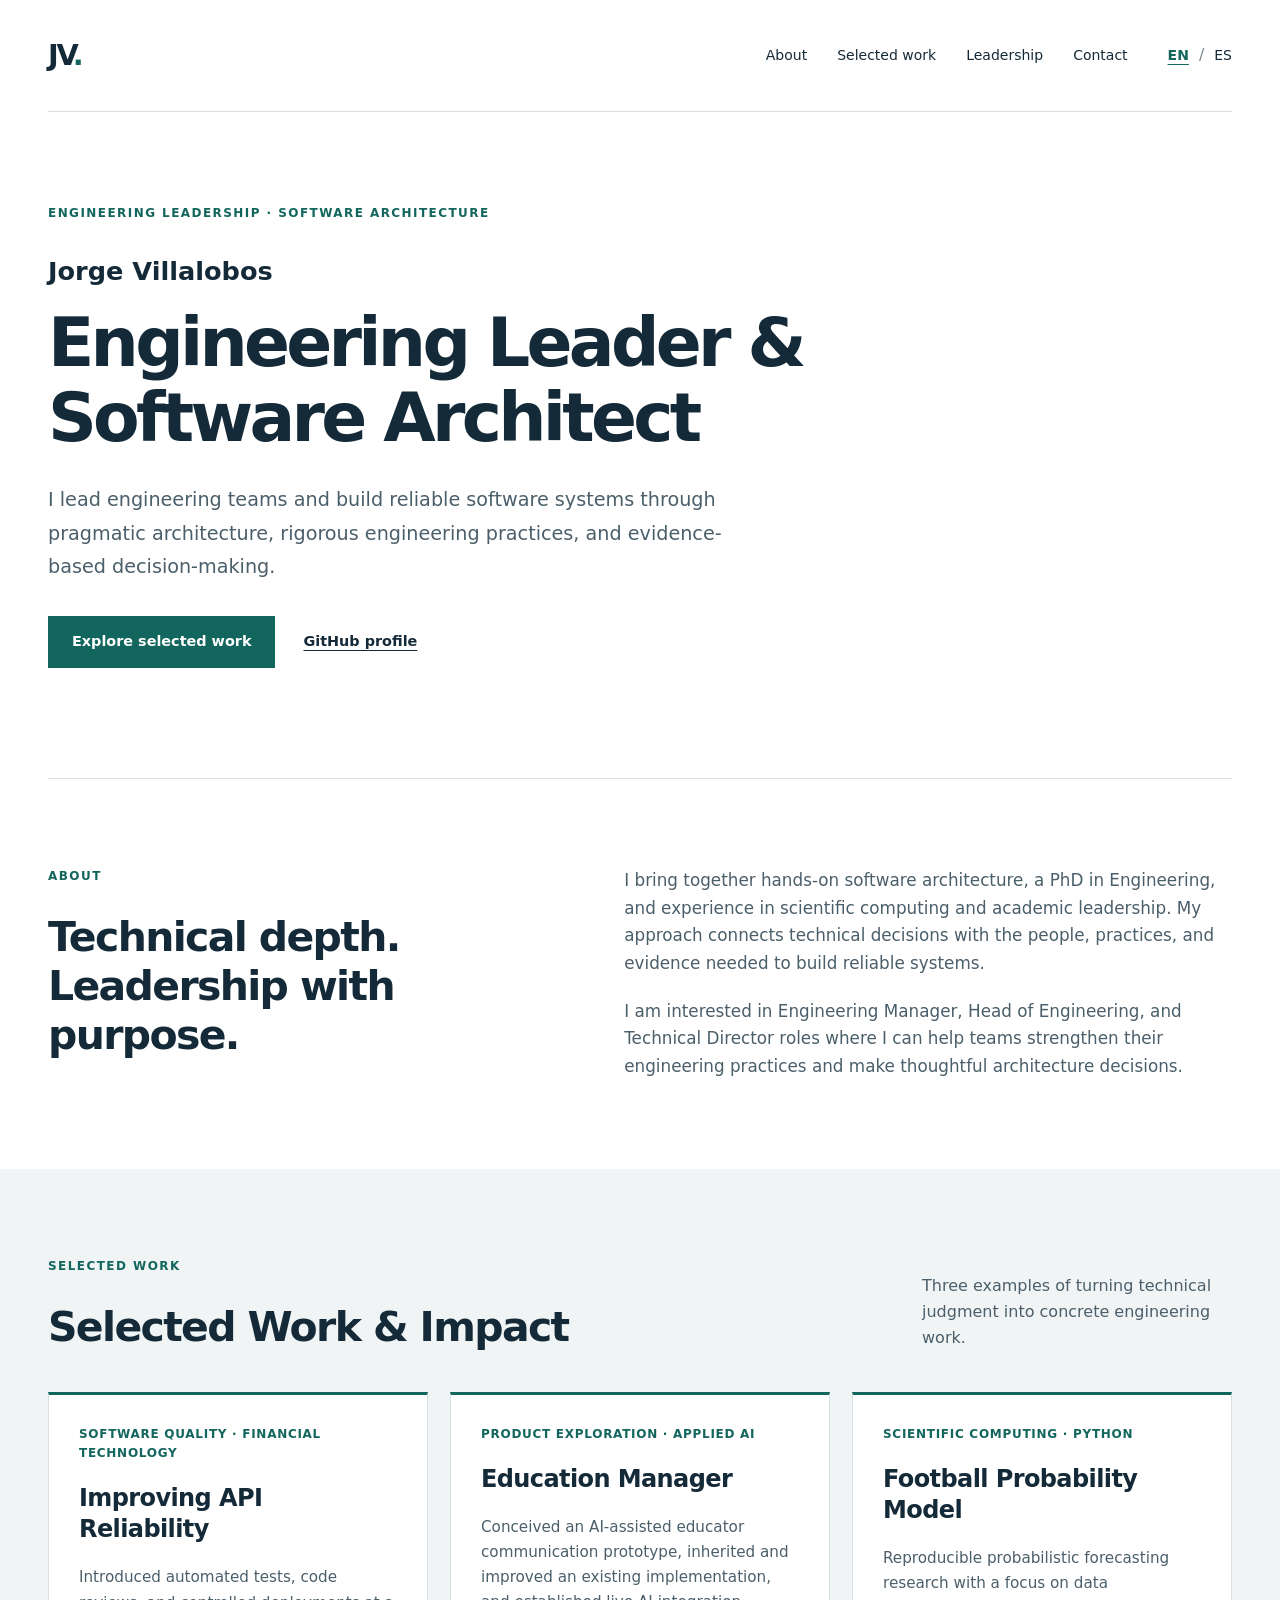
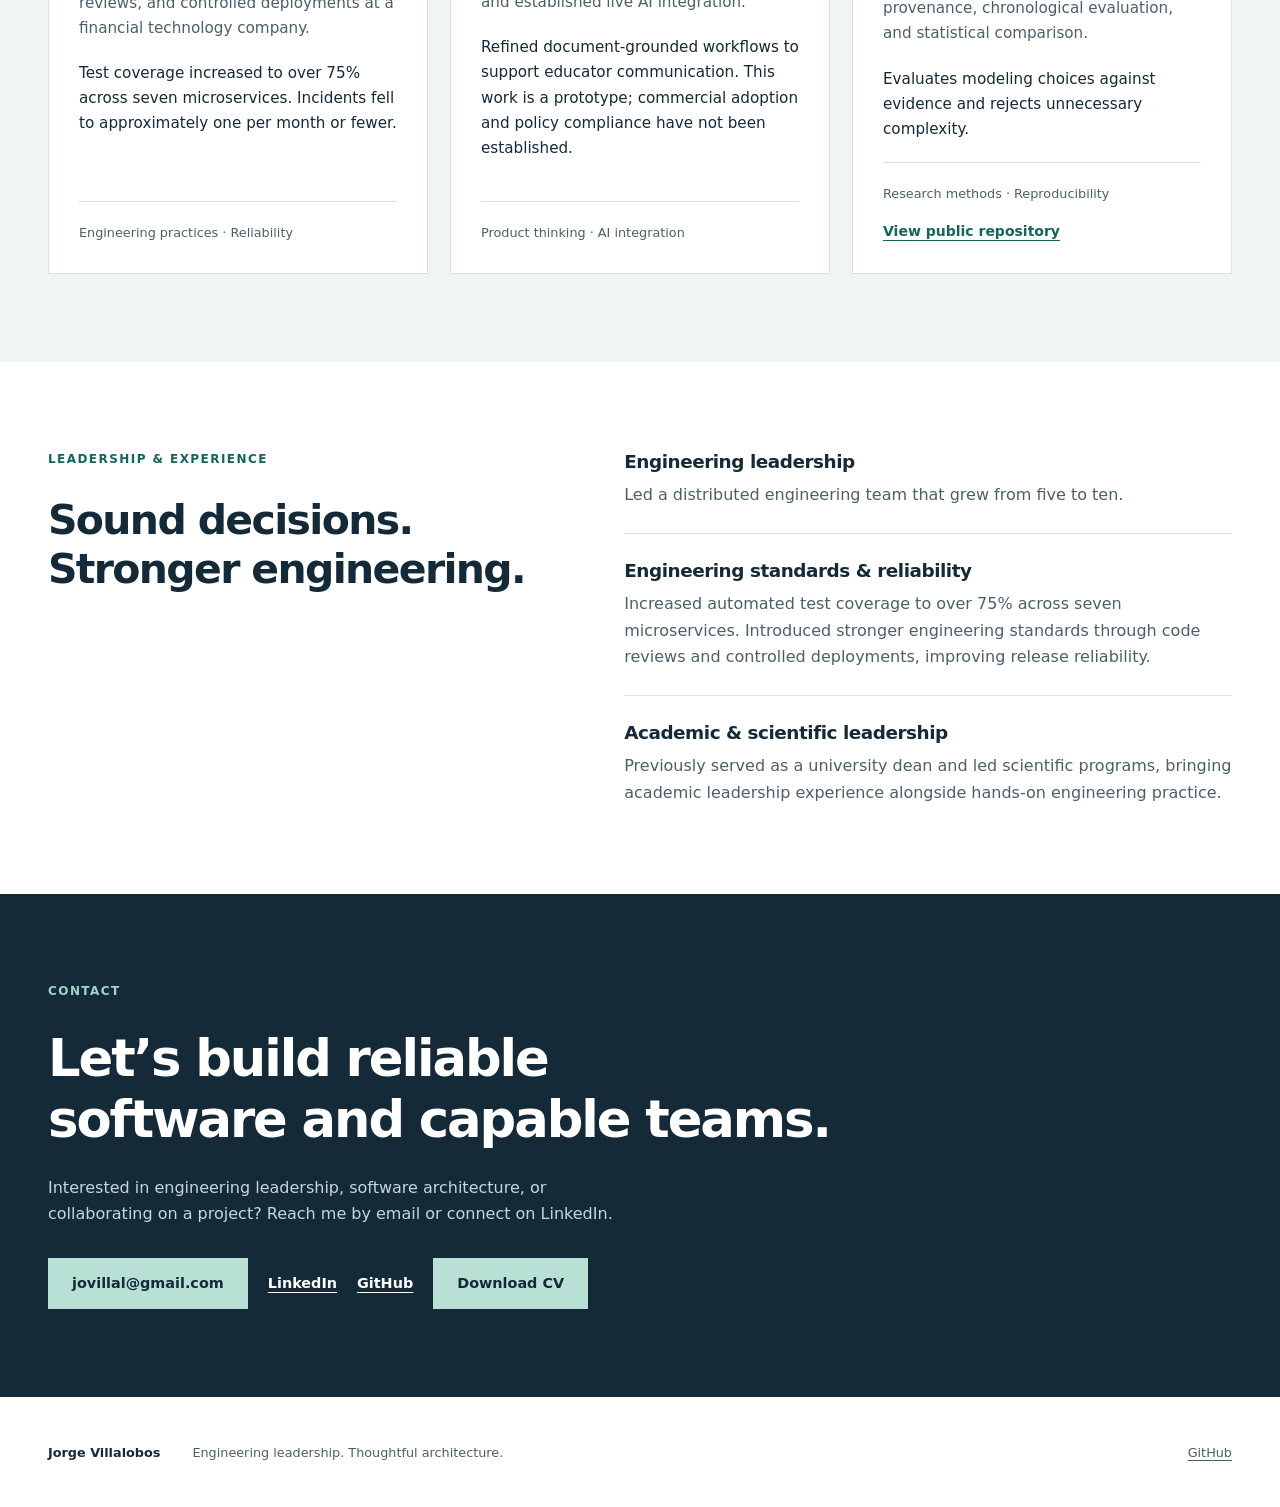
==== index.html @ 99ab7c3d "Add bilingual CV downloads to portfolio contact sections" ====
<!doctype html>
<html lang="en">
<head>
  <meta charset="utf-8">
  <meta name="viewport" content="width=device-width, initial-scale=1">
  <meta name="description" content="Engineering leadership and pragmatic software architecture. Selected work by Jorge Villalobos in API reliability, AI-assisted education, and probabilistic forecasting.">
  <meta name="color-scheme" content="light">
  <title>Jorge Villalobos — Engineering Leader & Software Architect</title>
  <link rel="alternate" hreflang="en" href="./">
  <link rel="alternate" hreflang="es" href="es/">
  <link rel="icon" type="image/svg+xml" href="assets/favicon.svg">
  <link rel="stylesheet" href="assets/styles.css">
</head>
<body>
  <a class="skip-link" href="#main">Skip to content</a>
  <header class="site-header container">
    <a class="wordmark" href="./" aria-label="Jorge Villalobos">JV<span aria-hidden="true">.</span></a>
    <nav class="main-nav" aria-label="Main navigation"><a href="#about">About</a><a href="#work">Selected work</a><a href="#leadership">Leadership</a><a href="#contact">Contact</a></nav>
    <nav class="language-nav" aria-label="Language"><a href="./" lang="en" hreflang="en" aria-label="English" aria-current="page">EN</a><span aria-hidden="true">/</span><a href="es/" lang="es" hreflang="es" aria-label="Español" >ES</a></nav>
  </header>
  <main id="main" tabindex="-1">
    <section class="hero container" aria-labelledby="hero-title">
      <p class="eyebrow">Engineering leadership · Software architecture</p>
      <p class="hero-name">Jorge Villalobos</p>
      <h1 id="hero-title">Engineering <span class="keep-together">Leader &amp;</span><br>Software Architect</h1>
      <p class="hero-intro">I lead engineering teams and build reliable software systems through pragmatic architecture, rigorous engineering practices, and evidence-based decision-making.</p>
      <div class="hero-actions"><a class="button" href="#work">Explore selected work</a><a class="text-link" href="https://github.com/jovillal">GitHub profile</a></div>
    </section>
    <section class="about section container" id="about" aria-labelledby="about-title">
      <div><p class="eyebrow">About</p><h2 id="about-title">Technical depth.<br>Leadership with purpose.</h2></div>
      <div class="section-copy"><p>I bring together hands-on software architecture, a PhD in Engineering, and experience in scientific computing and academic leadership. My approach connects technical decisions with the people, practices, and evidence needed to build reliable systems.</p><p>I am interested in Engineering Manager, Head of Engineering, and Technical Director roles where I can help teams strengthen their engineering practices and make thoughtful architecture decisions.</p></div>
    </section>
    <section class="work-section" id="work" aria-labelledby="work-title"><div class="container section">
      <div class="section-heading"><div><p class="eyebrow">Selected work</p><h2 id="work-title">Selected Work &amp; Impact</h2></div><p>Three examples of turning technical judgment into concrete engineering work.</p></div>
      <div class="project-grid"><article class="project"><p class="eyebrow">Software quality · Financial technology</p><h3>Improving API Reliability</h3><p>Introduced automated tests, code reviews, and controlled deployments at a financial technology company.</p><p class="outcome">Test coverage increased to over 75% across seven microservices. Incidents fell to approximately one per month or fewer.</p><div class="project-footer"><span>Engineering practices · Reliability</span></div></article><article class="project"><p class="eyebrow">Product exploration · Applied AI</p><h3>Education Manager</h3><p>Conceived an AI-assisted educator communication prototype, inherited and improved an existing implementation, and established live AI integration.</p><p class="outcome">Refined document-grounded workflows to support educator communication. This work is a prototype; commercial adoption and policy compliance have not been established.</p><div class="project-footer"><span>Product thinking · AI integration</span></div></article><article class="project"><p class="eyebrow">Scientific computing · Python</p><h3>Football Probability Model</h3><p>Reproducible probabilistic forecasting research with a focus on data provenance, chronological evaluation, and statistical comparison.</p><p class="outcome">Evaluates modeling choices against evidence and rejects unnecessary complexity.</p><div class="project-footer"><span>Research methods · Reproducibility</span><a class="project-link" href="https://github.com/jovillal/football-probability-model">View public repository</a></div></article></div>
    </div></section>
    <section class="leadership section container" id="leadership" aria-labelledby="leadership-title">
      <div><p class="eyebrow">Leadership & experience</p><h2 id="leadership-title">Sound decisions.<br>Stronger engineering.</h2></div><div><div class="leadership-item"><h3>Engineering leadership</h3><p>Led a distributed engineering team that grew from five to ten.</p></div><div class="leadership-item"><h3>Engineering standards &amp; reliability</h3><p>Increased automated test coverage to over 75% across seven microservices. Introduced stronger engineering standards through code reviews and controlled deployments, improving release reliability.</p></div><div class="leadership-item"><h3>Academic &amp; scientific leadership</h3><p>Previously served as a university dean and led scientific programs, bringing academic leadership experience alongside hands-on engineering practice.</p></div></div>
    </section>
    <section class="contact" id="contact" aria-labelledby="contact-title"><div class="container section"><p class="eyebrow">Contact</p><h2 id="contact-title">Let’s build reliable<br> software and capable teams.</h2><p>Interested in engineering leadership, software architecture, or collaborating on a project? Reach me by email or connect on LinkedIn.</p><nav class="contact-links" aria-label="Contact links"><a class="button" href="mailto:jovillal@gmail.com">jovillal@gmail.com</a><a class="text-link" href="https://www.linkedin.com/in/jorge-villalobos-duran/">LinkedIn</a><a class="text-link" href="https://github.com/jovillal">GitHub</a><a class="button" href="assets/cv/Jorge_Villalobos_CV_Portfolio_EN.pdf" download>Download CV</a></nav></div></section>
  </main>
  <footer class="site-footer container"><span>Jorge Villalobos</span><p>Engineering leadership. Thoughtful architecture.</p><a href="https://github.com/jovillal">GitHub</a></footer>
</body>
</html>
---- assets/styles.css ----
:root {
  --ink: #152a38;
  --muted: #4b5f6b;
  --accent: #12665d;
  --line: #d7e1e4;
  --surface: #f0f4f5;
  --white: #fff;
  font-family: system-ui, -apple-system, BlinkMacSystemFont, "Segoe UI", sans-serif;
  color: var(--ink);
  background: var(--white);
  font-size: 100%;
  line-height: 1.65;
}

* {
  box-sizing: border-box;
}

body {
  margin: 0;
}

a {
  color: inherit;
  text-underline-offset: .25em;
  text-decoration-thickness: 1px;
}

a:hover {
  color: var(--accent);
}

a:focus-visible {
  outline: 3px solid var(--accent);
  outline-offset: 5px;
}

main:focus {
  outline: none;
}

::selection {
  background: #c8e7dd;
}

.container {
  width: min(1200px, calc(100% - 96px));
  margin-inline: auto;
}

.site-header {
  min-height: 112px;
  display: flex;
  align-items: center;
  gap: 40px;
  border-bottom: 1px solid var(--line);
}

.wordmark {
  font-size: 1.8rem;
  font-weight: 800;
  letter-spacing: -.08em;
  text-decoration: none;
}

.wordmark span {
  color: var(--accent);
}

.main-nav {
  display: flex;
  gap: 30px;
  margin-left: auto;
}

.main-nav a, .language-nav a {
  font-size: .875rem;
  text-decoration: none;
}

.main-nav a:hover {
  text-decoration: underline;
}

.language-nav {
  display: flex;
  gap: 10px;
  align-items: center;
}

.language-nav span {
  color: #7b8a93;
}

.language-nav a[aria-current] {
  color: var(--accent);
  font-weight: 750;
  text-decoration: underline;
}

.skip-link {
  position: absolute;
  top: 12px;
  left: 12px;
  transform: translateY(-200%);
  background: var(--ink);
  color: white;
  padding: 12px 20px;
  z-index: 10;
}

.skip-link:focus {
  transform: none;
}

.hero {
  padding-block: 92px 110px;
  position: relative;
}

.eyebrow {
  font-size: .75rem;
  font-weight: 700;
  letter-spacing: .12em;
  text-transform: uppercase;
  color: var(--accent);
  margin: 0 0 26px;
}

.hero-name {
  font-size: 1.6rem;
  margin: 0 0 14px;
  font-weight: 650;
}

h1, h2, h3, p {
  overflow-wrap: break-word;
}

h1 {
  font-size: clamp(2.5rem, 5.3vw, 4.6rem);
  line-height: 1.1;
  letter-spacing: -.055em;
  margin: 0;
  font-weight: 650;
  max-width: 1100px;
}

h2 {
  font-size: clamp(1.9rem, 3.2vw, 2.75rem);
  line-height: 1.2;
  letter-spacing: -.04em;
  margin: 0;
  font-weight: 620;
}

h3 {
  line-height: 1.3;
  letter-spacing: -.025em;
}

.hero-intro {
  font-size: 1.2rem;
  line-height: 1.75;
  color: var(--muted);
  max-width: 710px;
  margin: 28px 0 32px;
}

.hero-actions {
  display: flex;
  align-items: center;
  gap: 28px;
  flex-wrap: wrap;
}

.button {
  display: inline-block;
  background: var(--accent);
  color: white;
  text-decoration: none;
  padding: 13px 23px;
  font-weight: 600;
  font-size: .9rem;
  border: 1px solid var(--accent);
  transition: background .15s;
}

.button:hover {
  background: #0c4a43;
  color: white;
}

.text-link {
  font-size: .9rem;
  font-weight: 600;
}

.section {
  padding-block: 88px;
}

.about, .leadership {
  display: grid;
  grid-template-columns: 1fr 1.25fr;
  gap: 90px;
}

.about {
  border-top: 1px solid var(--line);
}

.section-copy p {
  margin: 0 0 20px;
  color: var(--muted);
  font-size: 1.05rem;
}

.section-copy p:last-child {
  margin-bottom: 0;
}

.work-section {
  background: var(--surface);
}

.section-heading {
  display: flex;
  justify-content: space-between;
  align-items: flex-end;
  gap: 48px;
  margin-bottom: 40px;
}

.section-heading>p {
  max-width: 310px;
  margin: 0;
  color: var(--muted);
}

.project-grid {
  display: grid;
  grid-template-columns: repeat(3, minmax(0, 1fr));
  gap: 22px;
}

.project {
  background: white;
  border: 1px solid var(--line);
  border-top: 3px solid var(--accent);
  padding: 30px;
  display: flex;
  flex-direction: column;
}

.project .eyebrow {
  font-size: .75rem;
  letter-spacing: .06em;
  line-height: 1.6;
  margin-bottom: 20px;
}

.project h3 {
  font-size: 1.5rem;
  margin: 0 0 20px;
}

.project p:not(.eyebrow) {
  font-size: .95rem;
  color: var(--muted);
  margin: 0 0 20px;
}

.project .outcome {
  color: var(--ink)!important;
}

.project-footer {
  border-top: 1px solid var(--line);
  padding-top: 20px;
  margin-top: auto;
  display: flex;
  flex-direction: column;
  gap: 16px;
  font-size: .8rem;
  color: var(--muted);
}

.project-link {
  font-weight: 650;
  color: var(--accent);
  font-size: .875rem;
}

.leadership-item {
  padding: 25px 0;
  border-top: 1px solid var(--line);
}

.leadership-item:first-child {
  padding-top: 0;
  border: 0;
}

.leadership-item:last-child {
  padding-bottom: 0;
}

.leadership-item h3 {
  font-size: 1.15rem;
  margin: 0 0 8px;
}

.leadership-item p {
  margin: 0;
  color: var(--muted);
}

.contact {
  background: var(--ink);
  color: white;
}

.contact .eyebrow {
  color: #9dd5c7;
}

.contact h2 {
  font-size: clamp(2rem, 4vw, 3.3rem);
  max-width: 900px;
}

.contact p:not(.eyebrow) {
  max-width: 600px;
  color: #c7d5dc;
  margin: 24px 0 30px;
}

.contact .button {
  background: #b9e0d4;
  color: #152a38;
  border-color: #b9e0d4;
}

.contact .button:hover {
  background: white;
}

.contact a:focus-visible {
  outline-color: white;
}

.site-footer {
  display: flex;
  align-items: center;
  gap: 32px;
  min-height: 110px;
  font-size: .8rem;
  color: var(--muted);
}

.site-footer>span {
  font-weight: 650;
  color: var(--ink);
}

.site-footer p {
  margin-right: auto;
}

@media(min-width:1500px) {
  .hero {
    padding-block: 110px 130px;
  }

}

@media(max-width:1000px) {
  .container {
    width: calc(100% - 64px);
  }

  .about, .leadership {
    gap: 48px;
    grid-template-columns: 1fr 1.2fr;
  }

  .project-grid {
    grid-template-columns: 1fr;
  }

  .project {
    display: grid;
    grid-template-columns: 1fr 1.5fr;
    column-gap: 40px;
  }

  .project .eyebrow, .project h3 {
    grid-column: 1;
  }

  .project p:not(.eyebrow), .project-footer {
    grid-column: 2;
  }

  .project .eyebrow {
    grid-row: 1;
  }

  .project h3 {
    grid-row: 2 / 4;
  }

  .project p:not(.eyebrow):nth-of-type(2) {
    grid-row: 1 / 3;
  }

  .project p.outcome {
    grid-row: 3;
  }

  .project-footer {
    grid-row: 4;
  }

}

@media(max-width:680px) {
  .container {
    width: calc(100% - 40px);
  }

  .site-header {
    gap: 20px;
    min-height: 110px;
    flex-wrap: wrap;
    padding-block: 18px;
  }

  .wordmark {
    margin-right: auto;
  }

  .language-nav {
    order: 0;
  }

  .main-nav {
    order: 1;
    width: 100%;
    margin: 0;
    justify-content: space-between;
    gap: 12px;
  }

  .main-nav a {
    font-size: .8rem;
  }

  .hero {
    padding-block: 58px 64px;
  }

  .hero .eyebrow {
    max-width: 290px;
  }

  .hero-name {
    font-size: 1.35rem;
  }

  h1 {
    font-size: clamp(2rem, 8vw, 3rem);
  }

  .hero-intro {
    font-size: 1.05rem;
  }

  .section {
    padding-block: 56px;
  }

  .about, .leadership {
    grid-template-columns: 1fr;
    gap: 28px;
  }

  .eyebrow {
    margin-bottom: 18px;
  }

  .section-heading {
    display: block;
  }

  .section-heading>p {
    margin-top: 24px;
    max-width: 100%;
  }

  .project {
    display: flex;
    padding: 26px;
  }

  .project h3 {
    font-size: 1.5rem;
  }

  .site-footer {
    padding-block: 28px;
    gap: 12px;
    flex-wrap: wrap;
  }

  .site-footer>span {
    margin-right: auto;
  }

  .site-footer p {
    order: 1;
    width: 100%;
    margin: 0;
  }

  .contact h2 br {
    display: none;
  }

}

@media(prefers-reduced-motion:reduce) {
  * {
    transition: none!important;
    scroll-behavior: auto!important;
  }

}

.keep-together {
  white-space: nowrap;
}

.contact-links {
  display: flex;
  flex-wrap: wrap;
  align-items: center;
  gap: 20px;
}
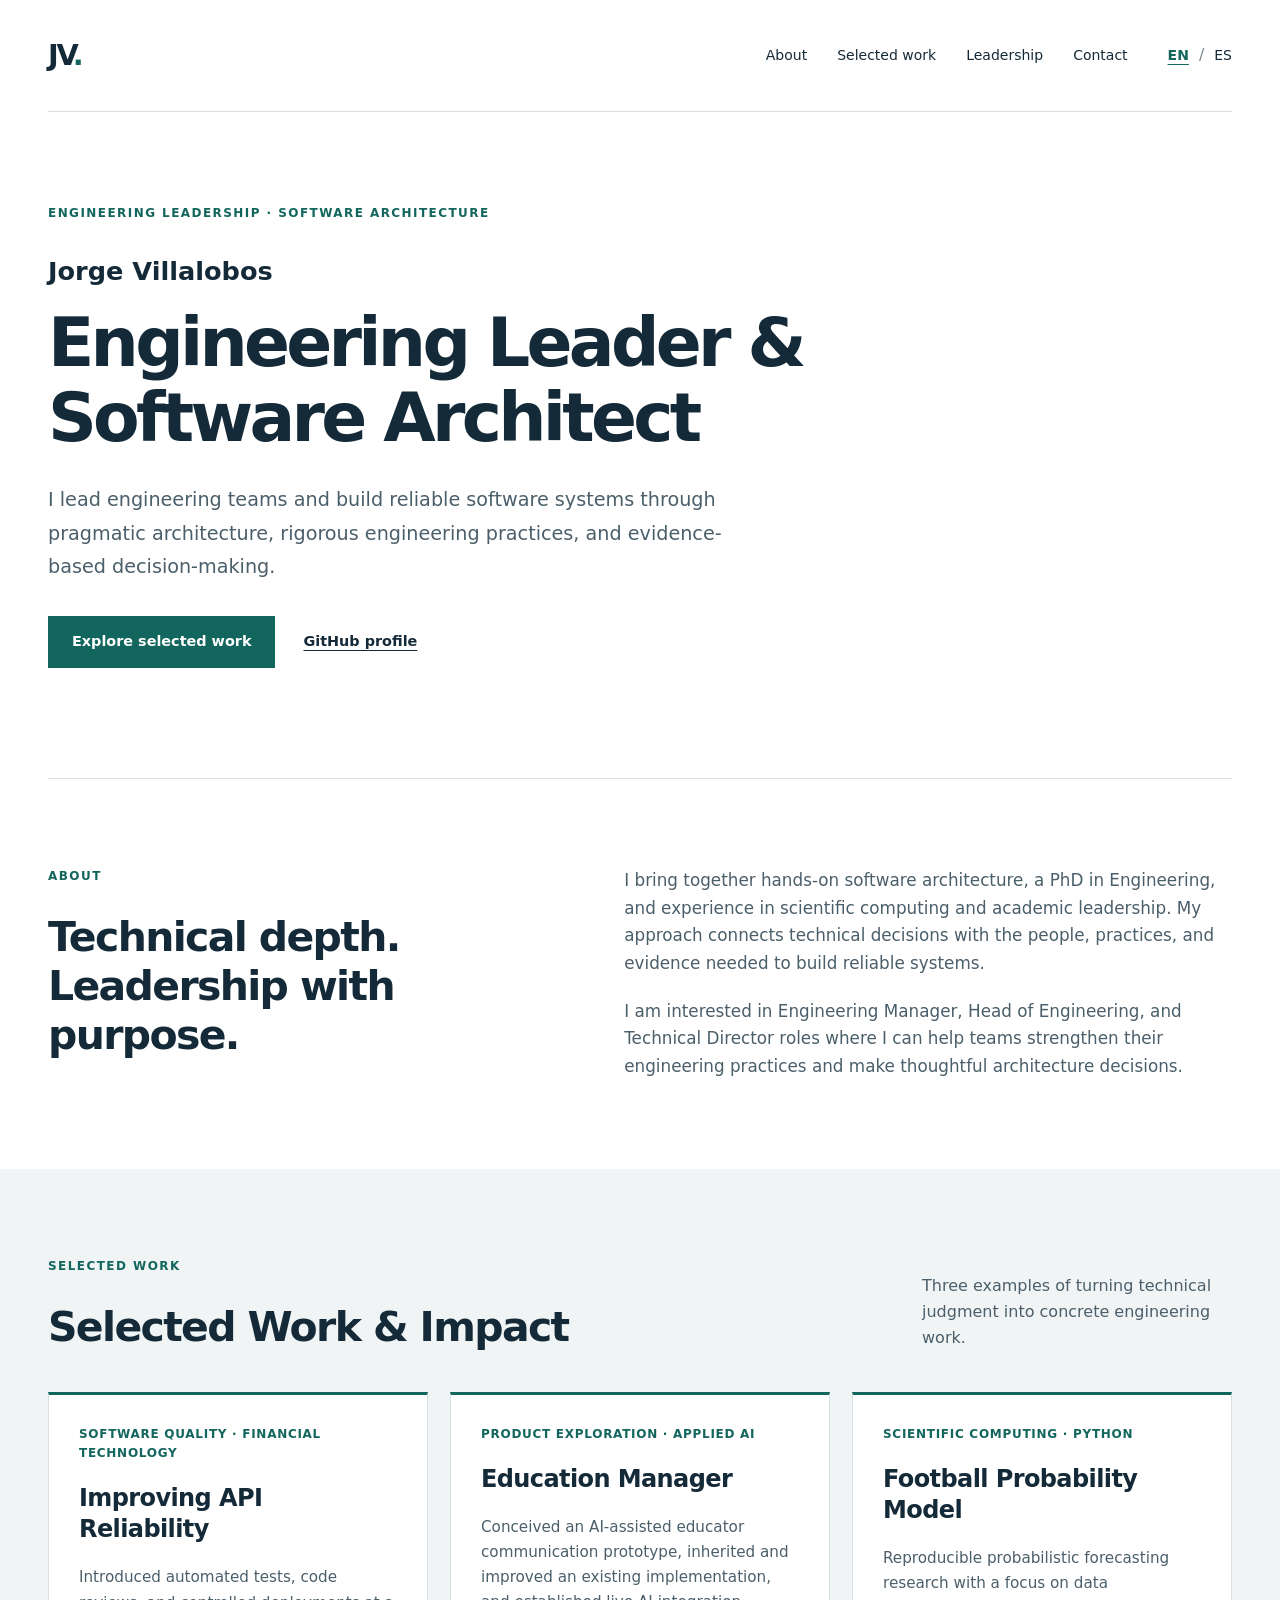
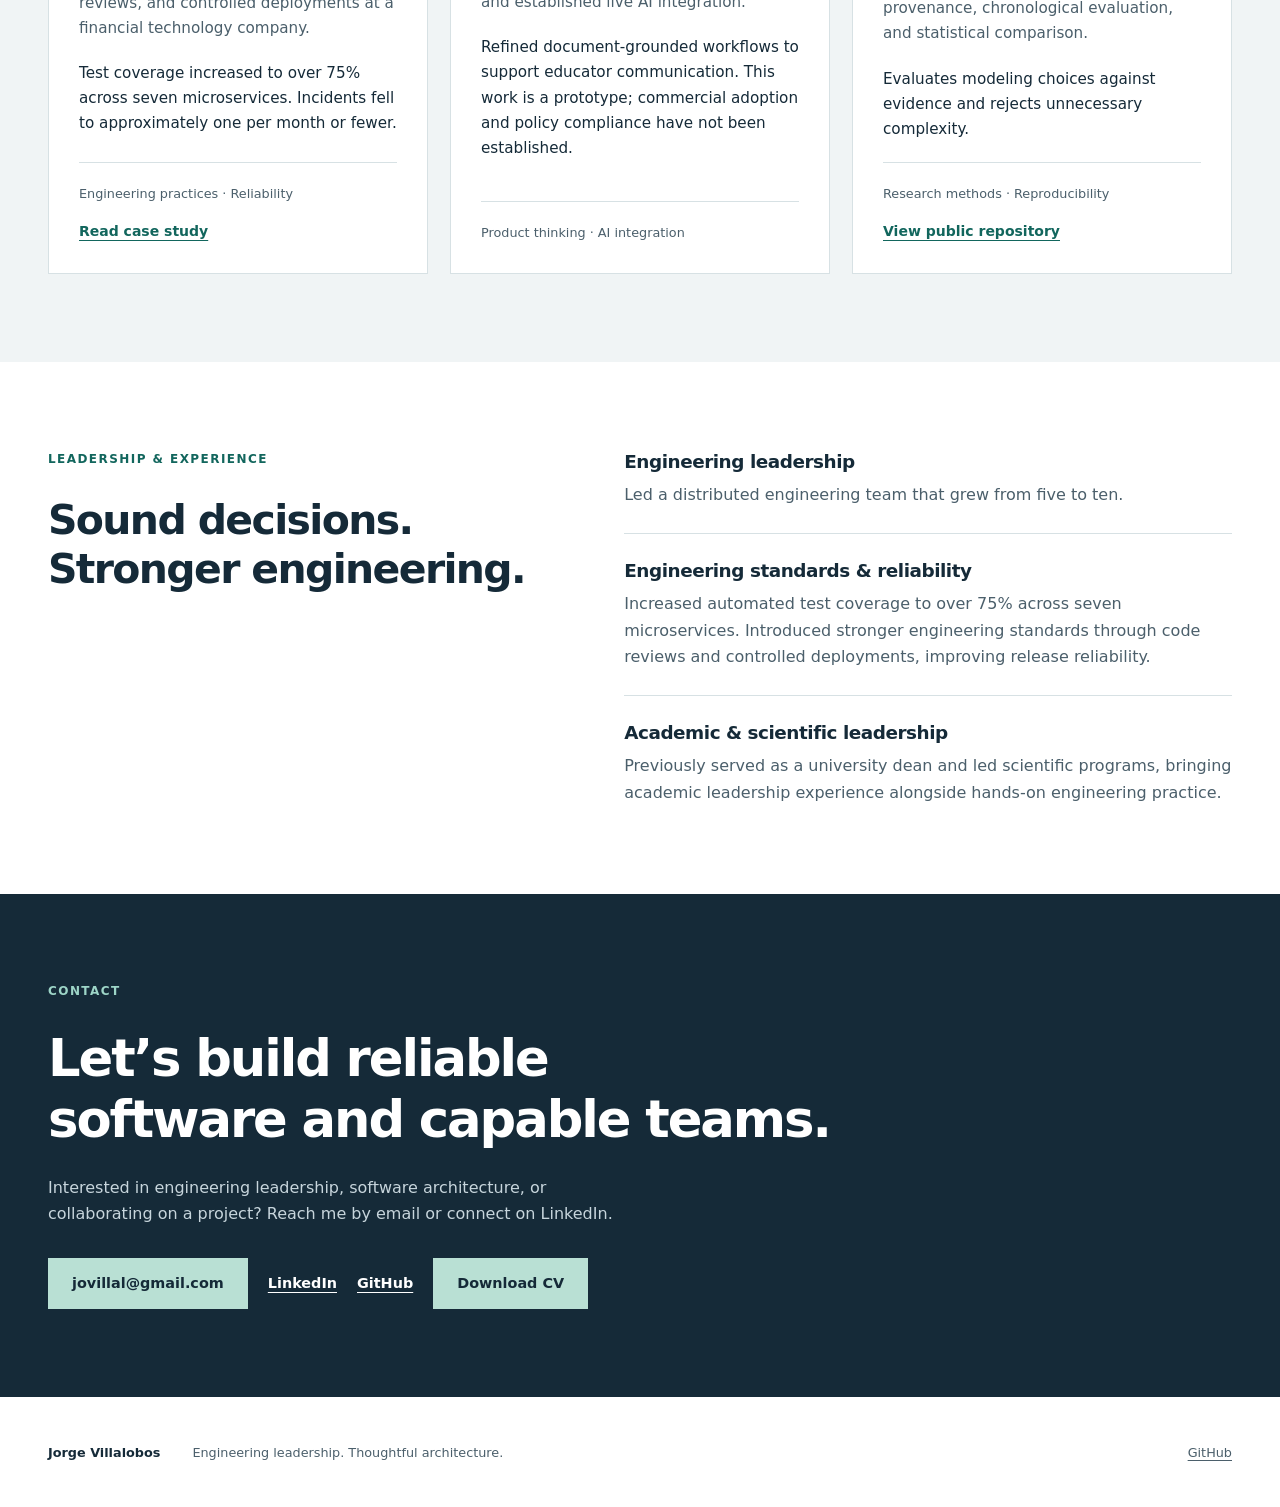
==== commit caea622f: "Add bilingual API reliability case study" ====
--- a/index.html
+++ b/index.html
@@ -32,7 +32,7 @@
     </section>
     <section class="work-section" id="work" aria-labelledby="work-title"><div class="container section">
       <div class="section-heading"><div><p class="eyebrow">Selected work</p><h2 id="work-title">Selected Work &amp; Impact</h2></div><p>Three examples of turning technical judgment into concrete engineering work.</p></div>
-      <div class="project-grid"><article class="project"><p class="eyebrow">Software quality · Financial technology</p><h3>Improving API Reliability</h3><p>Introduced automated tests, code reviews, and controlled deployments at a financial technology company.</p><p class="outcome">Test coverage increased to over 75% across seven microservices. Incidents fell to approximately one per month or fewer.</p><div class="project-footer"><span>Engineering practices · Reliability</span></div></article><article class="project"><p class="eyebrow">Product exploration · Applied AI</p><h3>Education Manager</h3><p>Conceived an AI-assisted educator communication prototype, inherited and improved an existing implementation, and established live AI integration.</p><p class="outcome">Refined document-grounded workflows to support educator communication. This work is a prototype; commercial adoption and policy compliance have not been established.</p><div class="project-footer"><span>Product thinking · AI integration</span></div></article><article class="project"><p class="eyebrow">Scientific computing · Python</p><h3>Football Probability Model</h3><p>Reproducible probabilistic forecasting research with a focus on data provenance, chronological evaluation, and statistical comparison.</p><p class="outcome">Evaluates modeling choices against evidence and rejects unnecessary complexity.</p><div class="project-footer"><span>Research methods · Reproducibility</span><a class="project-link" href="https://github.com/jovillal/football-probability-model">View public repository</a></div></article></div>
+      <div class="project-grid"><article class="project"><p class="eyebrow">Software quality · Financial technology</p><h3>Improving API Reliability</h3><p>Introduced automated tests, code reviews, and controlled deployments at a financial technology company.</p><p class="outcome">Test coverage increased to over 75% across seven microservices. Incidents fell to approximately one per month or fewer.</p><div class="project-footer"><span>Engineering practices · Reliability</span><a class="project-link" href="case-studies/api-reliability/">Read case study</a></div></article><article class="project"><p class="eyebrow">Product exploration · Applied AI</p><h3>Education Manager</h3><p>Conceived an AI-assisted educator communication prototype, inherited and improved an existing implementation, and established live AI integration.</p><p class="outcome">Refined document-grounded workflows to support educator communication. This work is a prototype; commercial adoption and policy compliance have not been established.</p><div class="project-footer"><span>Product thinking · AI integration</span></div></article><article class="project"><p class="eyebrow">Scientific computing · Python</p><h3>Football Probability Model</h3><p>Reproducible probabilistic forecasting research with a focus on data provenance, chronological evaluation, and statistical comparison.</p><p class="outcome">Evaluates modeling choices against evidence and rejects unnecessary complexity.</p><div class="project-footer"><span>Research methods · Reproducibility</span><a class="project-link" href="https://github.com/jovillal/football-probability-model">View public repository</a></div></article></div>
     </div></section>
     <section class="leadership section container" id="leadership" aria-labelledby="leadership-title">
       <div><p class="eyebrow">Leadership & experience</p><h2 id="leadership-title">Sound decisions.<br>Stronger engineering.</h2></div><div><div class="leadership-item"><h3>Engineering leadership</h3><p>Led a distributed engineering team that grew from five to ten.</p></div><div class="leadership-item"><h3>Engineering standards &amp; reliability</h3><p>Increased automated test coverage to over 75% across seven microservices. Introduced stronger engineering standards through code reviews and controlled deployments, improving release reliability.</p></div><div class="leadership-item"><h3>Academic &amp; scientific leadership</h3><p>Previously served as a university dean and led scientific programs, bringing academic leadership experience alongside hands-on engineering practice.</p></div></div>
--- a/assets/styles.css
+++ b/assets/styles.css
@@ -346,6 +346,10 @@
   background: white;
 }
 
+.contact .text-link:hover {
+  color: #b9e0d4;
+}
+
 .contact a:focus-visible {
   outline-color: white;
 }
@@ -548,3 +552,99 @@
   align-items: center;
   gap: 20px;
 }
+
+.case-back {
+  display: inline-block;
+  margin-bottom: 32px;
+}
+
+.case-study h1 {
+  max-width: 1000px;
+  font-size: clamp(2rem, 4.5vw, 3.75rem);
+  line-height: 1.15;
+}
+
+.case-study .hero-intro {
+  margin-bottom: 0;
+}
+
+.case-section {
+  display: grid;
+  grid-template-columns: minmax(0, 1fr) minmax(0, 2fr);
+  gap: 64px;
+  border-top: 1px solid var(--line);
+}
+
+.case-section .section-copy {
+  max-width: 760px;
+}
+
+.case-section h3 {
+  margin: 28px 0 12px;
+  font-size: 1.2rem;
+}
+
+.case-section ul {
+  padding-left: 24px;
+  margin: 0 0 24px;
+  color: var(--muted);
+  font-size: 1.05rem;
+}
+
+.case-section li + li {
+  margin-top: 10px;
+}
+
+.case-metrics {
+  display: grid;
+  grid-template-columns: repeat(2, minmax(0, 1fr));
+  gap: 24px;
+  margin: 0;
+}
+
+.case-metrics > div {
+  padding: 28px;
+  background: var(--surface);
+  border-top: 3px solid var(--accent);
+}
+
+.case-metrics dt {
+  line-height: 1.4;
+  font-weight: 600;
+  overflow-wrap: break-word;
+}
+
+.case-metrics strong {
+  display: block;
+  font-size: 1.75rem;
+  letter-spacing: -.025em;
+  color: var(--accent);
+  margin-bottom: 8px;
+}
+
+.case-metrics dd {
+  margin: 20px 0 0;
+  color: var(--muted);
+}
+
+.case-return {
+  padding-bottom: 56px;
+  border-bottom: 1px solid var(--line);
+}
+
+@media(max-width:1000px) {
+  .case-section {
+    grid-template-columns: minmax(0, 1fr);
+    gap: 28px;
+  }
+}
+
+@media(max-width:680px) {
+  .case-metrics {
+    grid-template-columns: minmax(0, 1fr);
+  }
+
+  .case-metrics strong {
+    font-size: 1.5rem;
+  }
+}
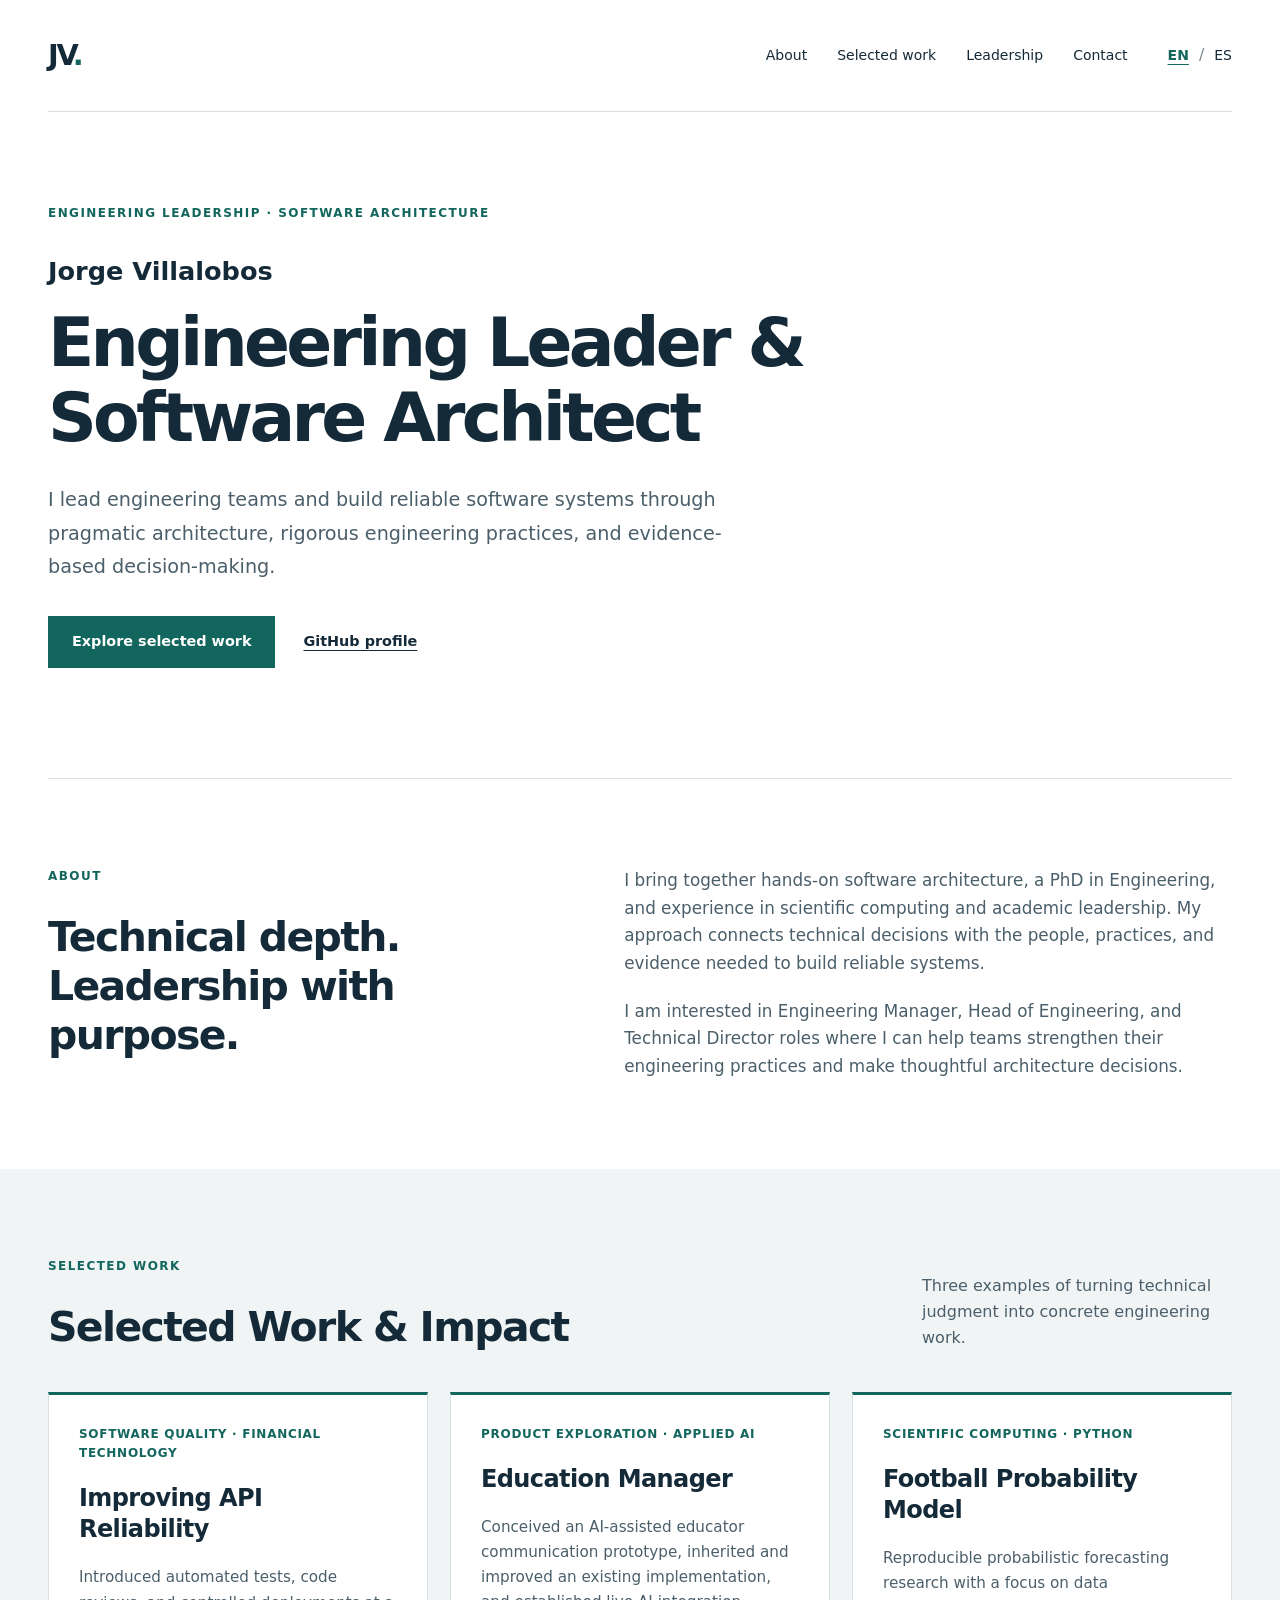
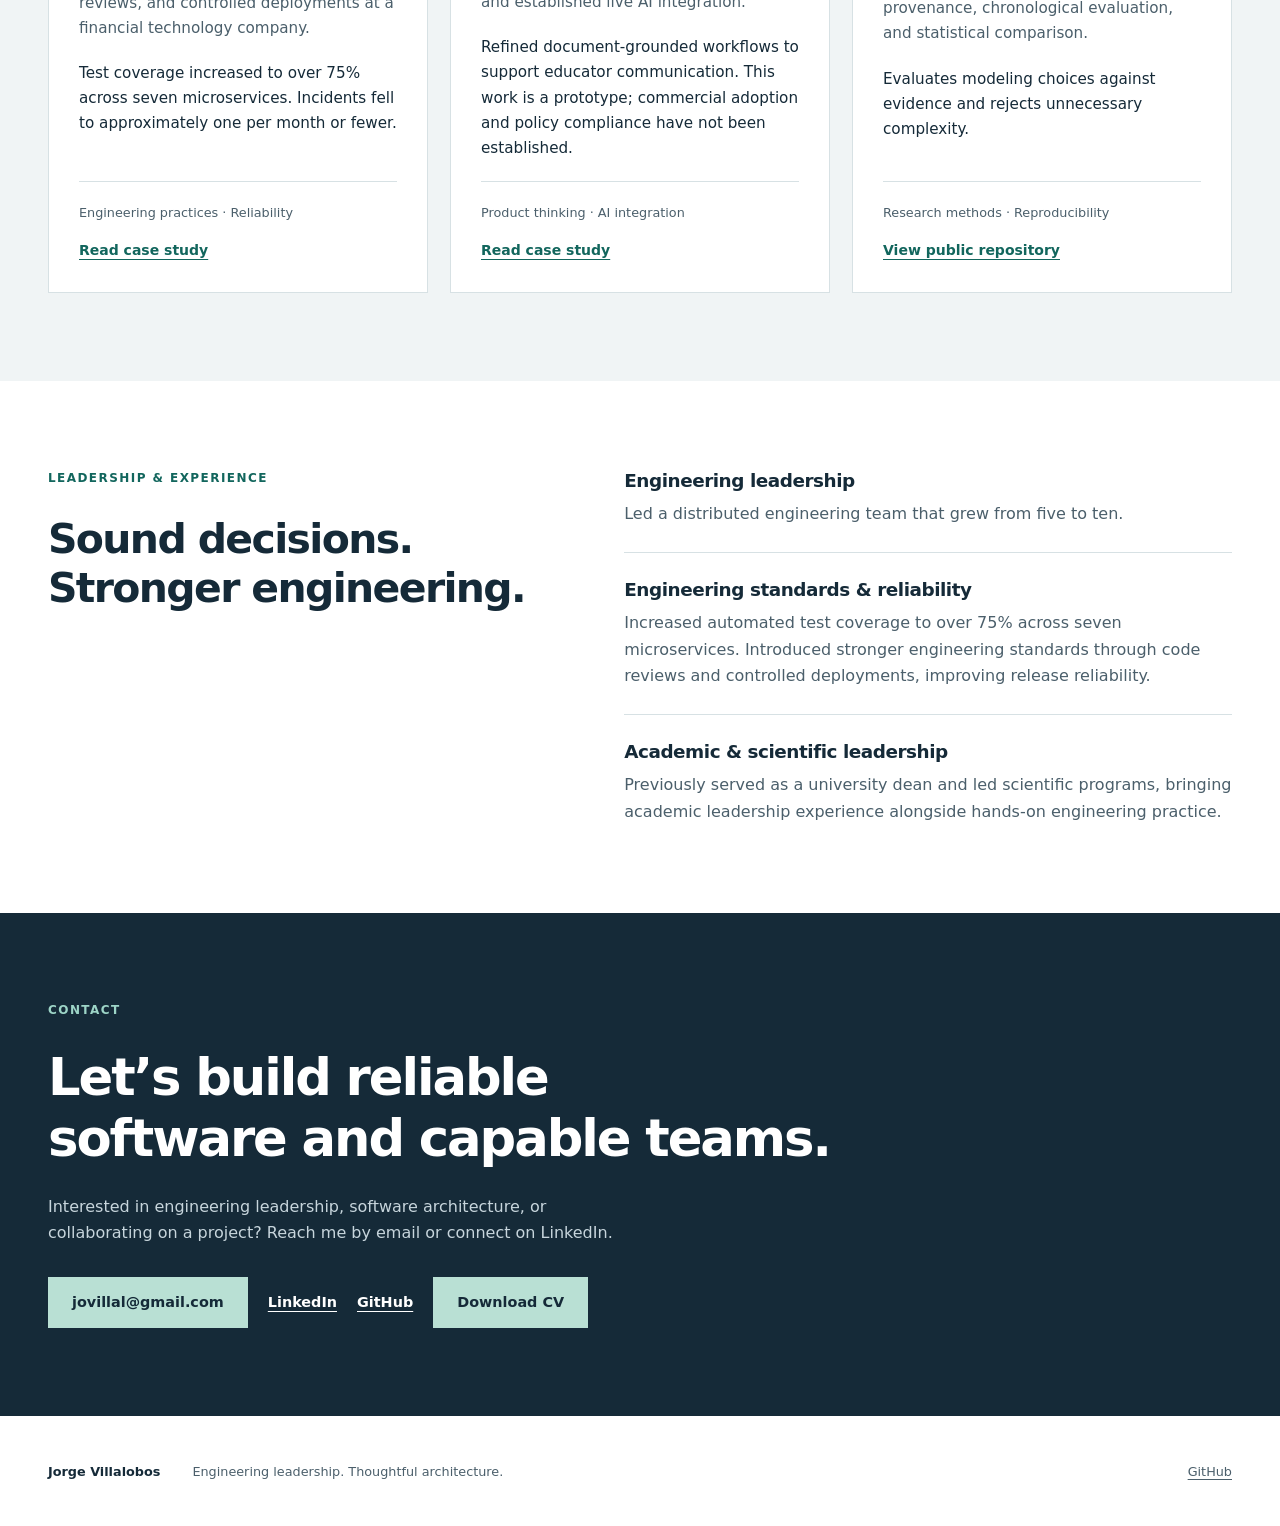
==== commit fe8694ff: "Add bilingual Education Manager case study" ====
--- a/index.html
+++ b/index.html
@@ -32,7 +32,7 @@
     </section>
     <section class="work-section" id="work" aria-labelledby="work-title"><div class="container section">
       <div class="section-heading"><div><p class="eyebrow">Selected work</p><h2 id="work-title">Selected Work &amp; Impact</h2></div><p>Three examples of turning technical judgment into concrete engineering work.</p></div>
-      <div class="project-grid"><article class="project"><p class="eyebrow">Software quality · Financial technology</p><h3>Improving API Reliability</h3><p>Introduced automated tests, code reviews, and controlled deployments at a financial technology company.</p><p class="outcome">Test coverage increased to over 75% across seven microservices. Incidents fell to approximately one per month or fewer.</p><div class="project-footer"><span>Engineering practices · Reliability</span><a class="project-link" href="case-studies/api-reliability/">Read case study</a></div></article><article class="project"><p class="eyebrow">Product exploration · Applied AI</p><h3>Education Manager</h3><p>Conceived an AI-assisted educator communication prototype, inherited and improved an existing implementation, and established live AI integration.</p><p class="outcome">Refined document-grounded workflows to support educator communication. This work is a prototype; commercial adoption and policy compliance have not been established.</p><div class="project-footer"><span>Product thinking · AI integration</span></div></article><article class="project"><p class="eyebrow">Scientific computing · Python</p><h3>Football Probability Model</h3><p>Reproducible probabilistic forecasting research with a focus on data provenance, chronological evaluation, and statistical comparison.</p><p class="outcome">Evaluates modeling choices against evidence and rejects unnecessary complexity.</p><div class="project-footer"><span>Research methods · Reproducibility</span><a class="project-link" href="https://github.com/jovillal/football-probability-model">View public repository</a></div></article></div>
+      <div class="project-grid"><article class="project"><p class="eyebrow">Software quality · Financial technology</p><h3>Improving API Reliability</h3><p>Introduced automated tests, code reviews, and controlled deployments at a financial technology company.</p><p class="outcome">Test coverage increased to over 75% across seven microservices. Incidents fell to approximately one per month or fewer.</p><div class="project-footer"><span>Engineering practices · Reliability</span><a class="project-link" href="case-studies/api-reliability/">Read case study</a></div></article><article class="project"><p class="eyebrow">Product exploration · Applied AI</p><h3>Education Manager</h3><p>Conceived an AI-assisted educator communication prototype, inherited and improved an existing implementation, and established live AI integration.</p><p class="outcome">Refined document-grounded workflows to support educator communication. This work is a prototype; commercial adoption and policy compliance have not been established.</p><div class="project-footer"><span>Product thinking · AI integration</span><a class="project-link" href="case-studies/education-manager/">Read case study</a></div></article><article class="project"><p class="eyebrow">Scientific computing · Python</p><h3>Football Probability Model</h3><p>Reproducible probabilistic forecasting research with a focus on data provenance, chronological evaluation, and statistical comparison.</p><p class="outcome">Evaluates modeling choices against evidence and rejects unnecessary complexity.</p><div class="project-footer"><span>Research methods · Reproducibility</span><a class="project-link" href="https://github.com/jovillal/football-probability-model">View public repository</a></div></article></div>
     </div></section>
     <section class="leadership section container" id="leadership" aria-labelledby="leadership-title">
       <div><p class="eyebrow">Leadership & experience</p><h2 id="leadership-title">Sound decisions.<br>Stronger engineering.</h2></div><div><div class="leadership-item"><h3>Engineering leadership</h3><p>Led a distributed engineering team that grew from five to ten.</p></div><div class="leadership-item"><h3>Engineering standards &amp; reliability</h3><p>Increased automated test coverage to over 75% across seven microservices. Introduced stronger engineering standards through code reviews and controlled deployments, improving release reliability.</p></div><div class="leadership-item"><h3>Academic &amp; scientific leadership</h3><p>Previously served as a university dean and led scientific programs, bringing academic leadership experience alongside hands-on engineering practice.</p></div></div>
--- a/assets/styles.css
+++ b/assets/styles.css
@@ -648,3 +648,67 @@
     font-size: 1.5rem;
   }
 }
+
+.architecture {
+  margin: 32px 0;
+}
+
+.architecture figcaption {
+  font-weight: 650;
+  margin-bottom: 20px;
+}
+
+.architecture-flow {
+  max-width: 400px;
+  margin-inline: auto;
+  text-align: center;
+}
+
+.architecture-node {
+  border: 1px solid var(--line);
+  border-top: 3px solid var(--accent);
+  background: var(--surface);
+  padding: 20px;
+  overflow-wrap: break-word;
+}
+
+.architecture-node strong, .architecture-node span {
+  display: block;
+}
+
+.architecture-node span {
+  margin-top: 8px;
+  color: var(--muted);
+}
+
+.architecture-connector {
+  color: var(--accent);
+  font-size: 1.5rem;
+  line-height: 1.5;
+}
+
+.architecture .architecture-relation {
+  margin: 20px 0;
+  text-align: center;
+  color: var(--ink);
+  font-weight: 600;
+}
+
+.architecture-services {
+  display: grid;
+  grid-template-columns: repeat(3, minmax(0, 1fr));
+  gap: 16px;
+  border-top: 1px solid var(--line);
+  padding-top: 16px;
+}
+
+.architecture .architecture-note {
+  margin-top: 24px;
+  font-size: 1rem;
+}
+
+@media(max-width:680px) {
+  .architecture-services {
+    grid-template-columns: minmax(0, 1fr);
+  }
+}
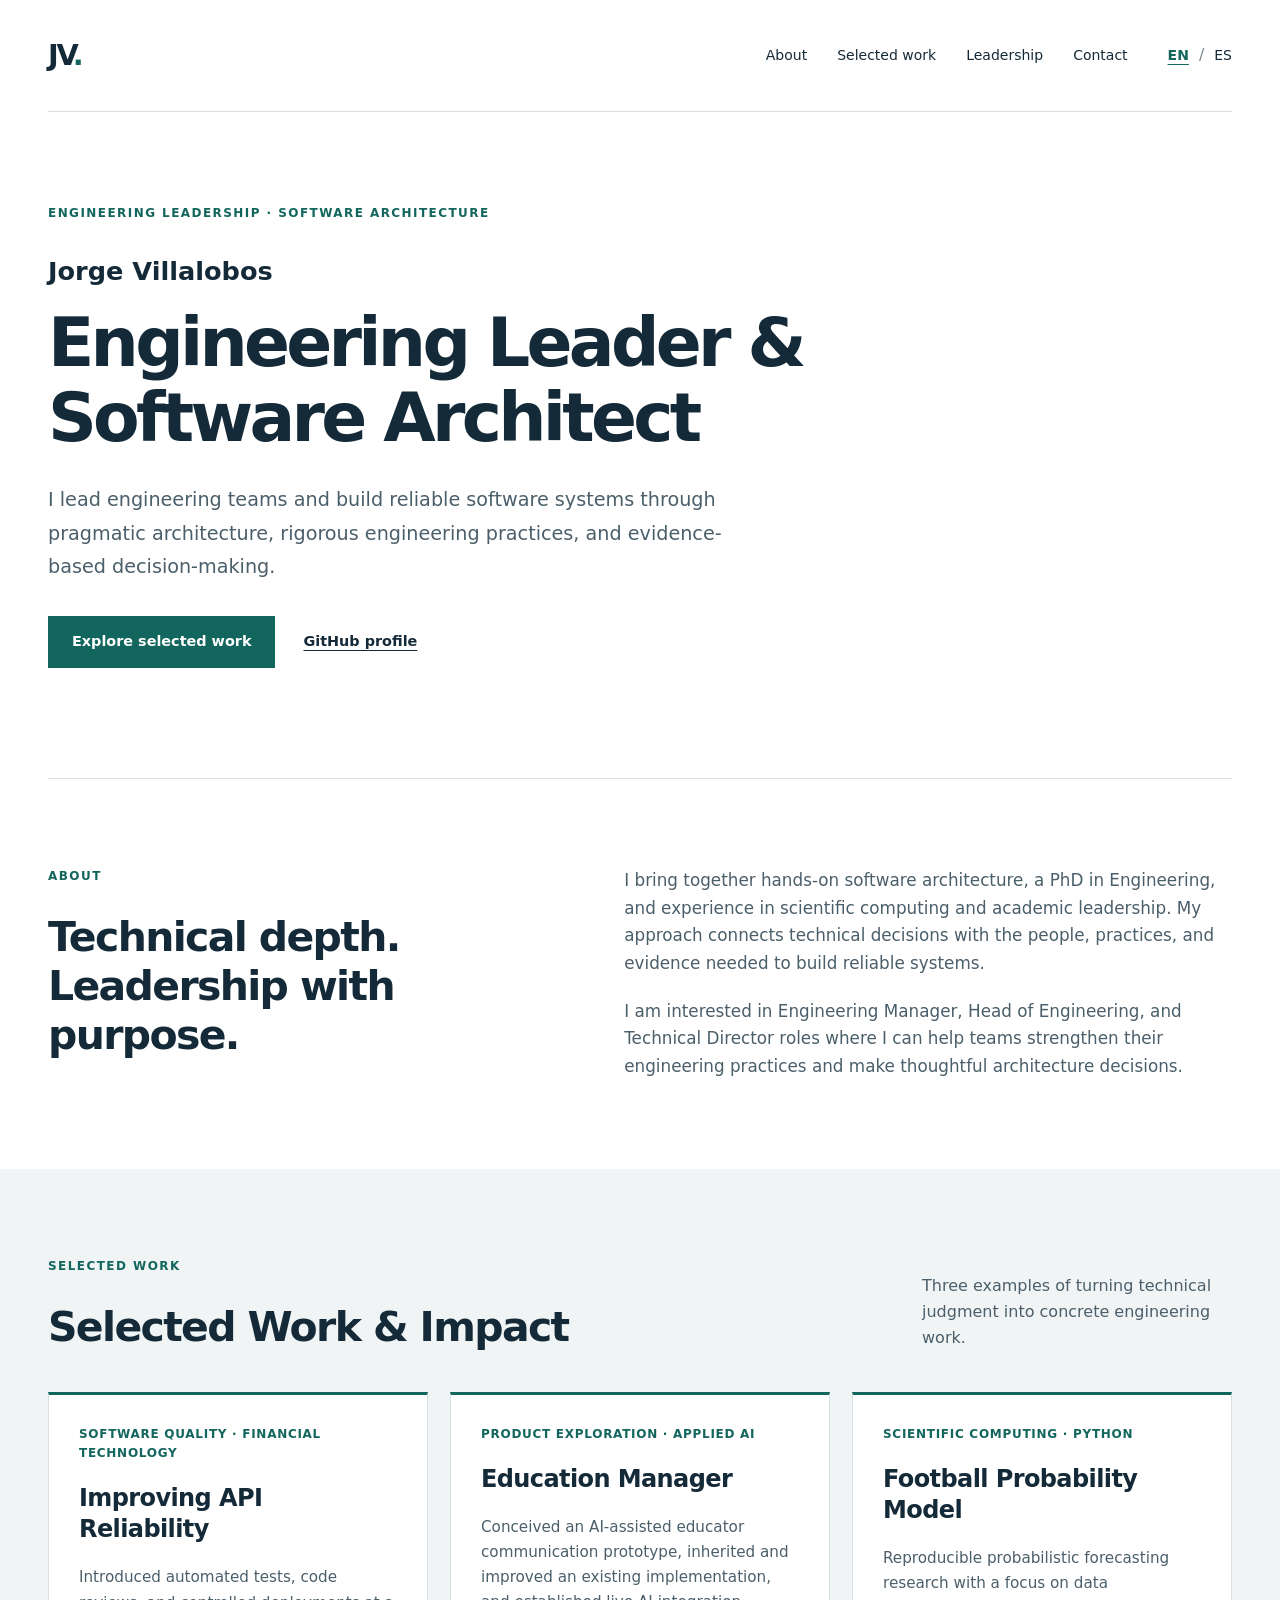
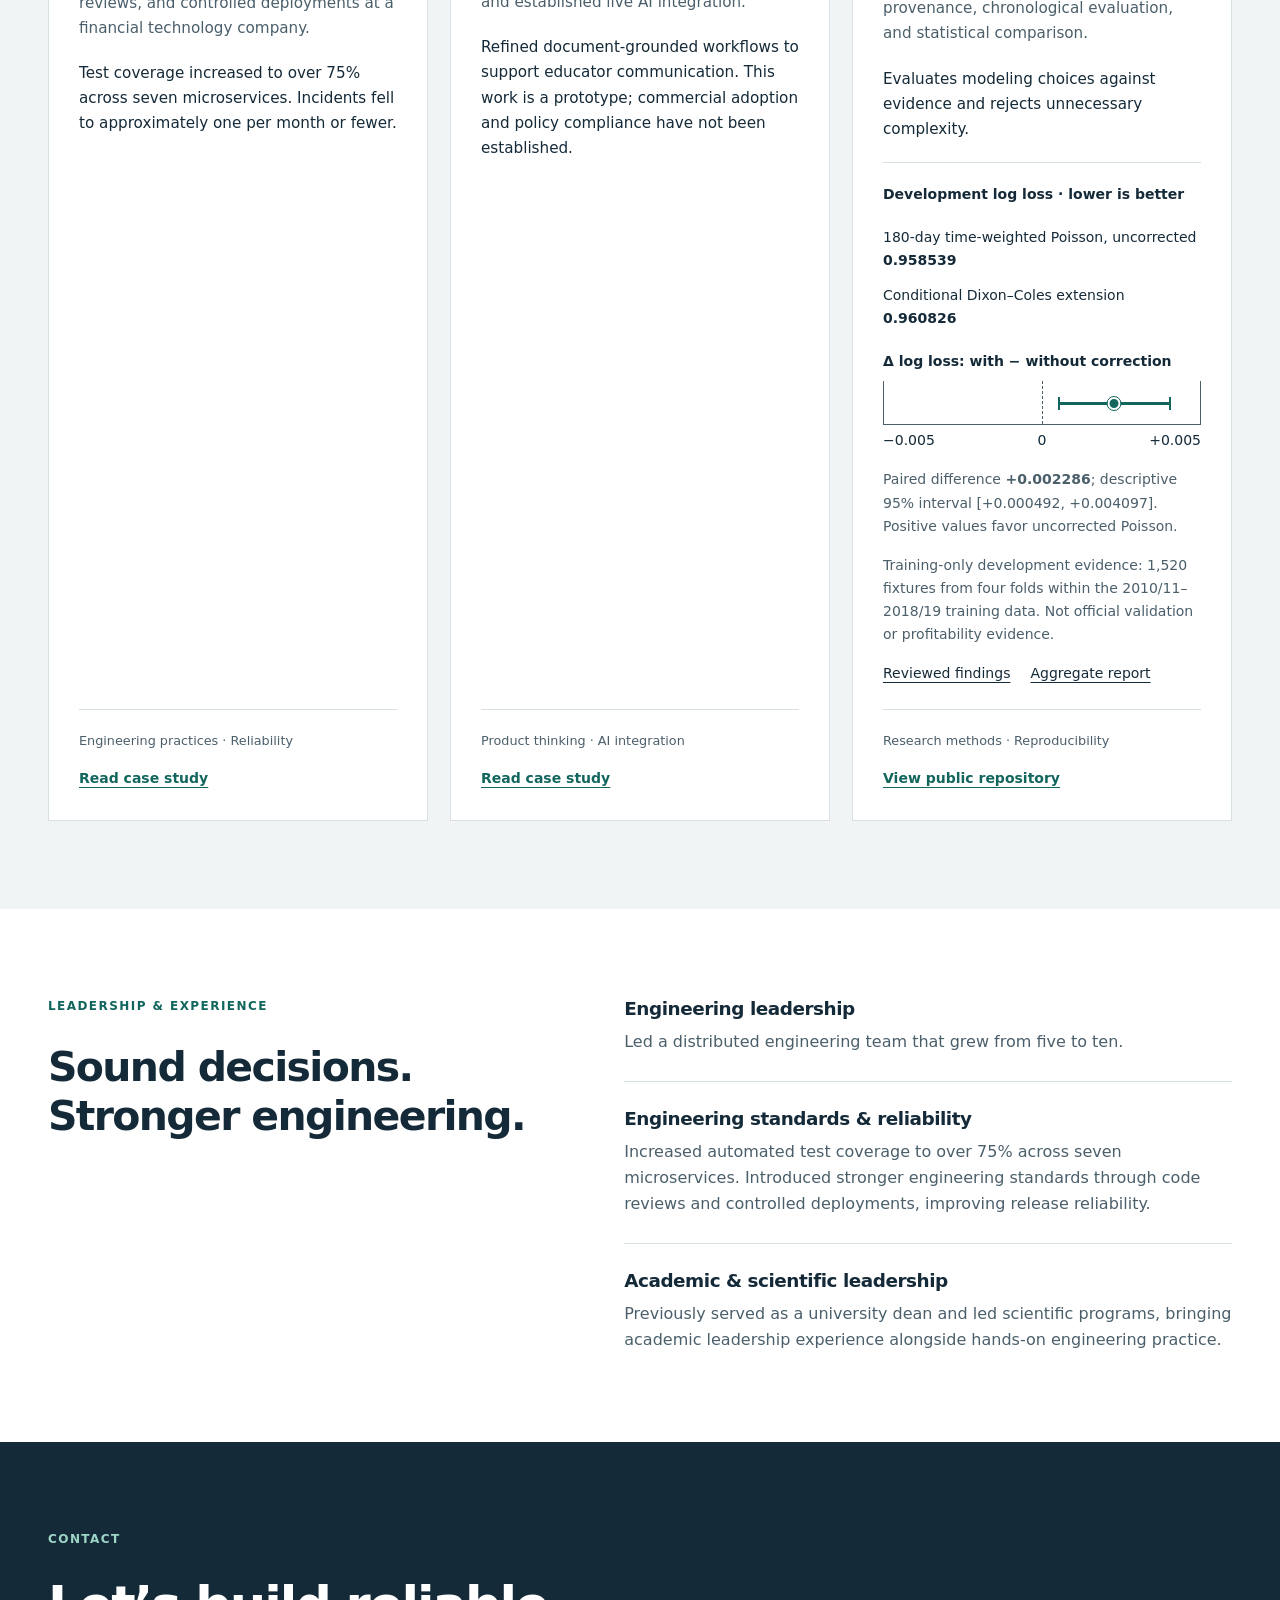
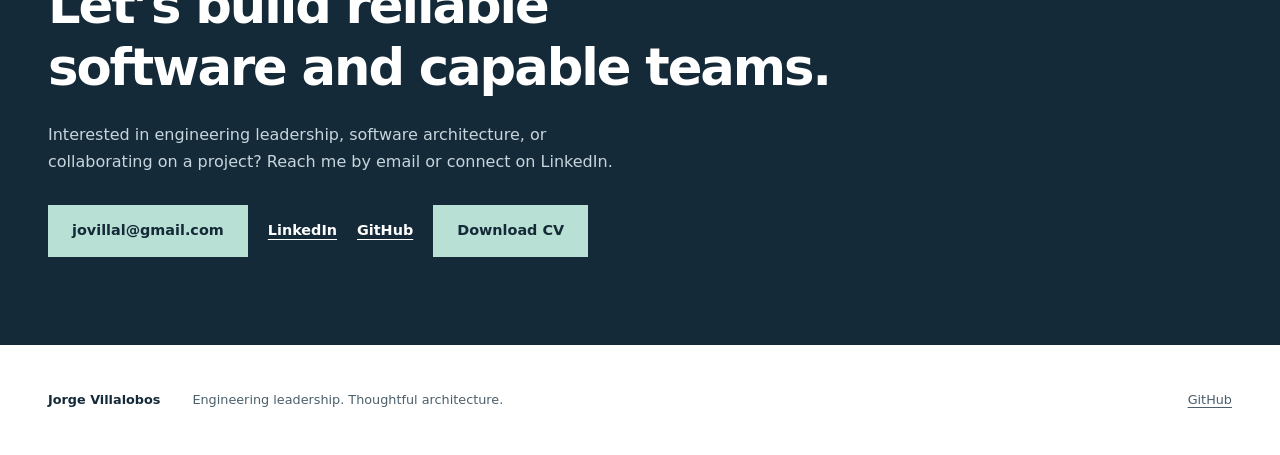
==== commit 7677f4ae: "Add bilingual process and development evidence graphics" ====
--- a/index.html
+++ b/index.html
@@ -32,7 +32,23 @@
     </section>
     <section class="work-section" id="work" aria-labelledby="work-title"><div class="container section">
       <div class="section-heading"><div><p class="eyebrow">Selected work</p><h2 id="work-title">Selected Work &amp; Impact</h2></div><p>Three examples of turning technical judgment into concrete engineering work.</p></div>
-      <div class="project-grid"><article class="project"><p class="eyebrow">Software quality · Financial technology</p><h3>Improving API Reliability</h3><p>Introduced automated tests, code reviews, and controlled deployments at a financial technology company.</p><p class="outcome">Test coverage increased to over 75% across seven microservices. Incidents fell to approximately one per month or fewer.</p><div class="project-footer"><span>Engineering practices · Reliability</span><a class="project-link" href="case-studies/api-reliability/">Read case study</a></div></article><article class="project"><p class="eyebrow">Product exploration · Applied AI</p><h3>Education Manager</h3><p>Conceived an AI-assisted educator communication prototype, inherited and improved an existing implementation, and established live AI integration.</p><p class="outcome">Refined document-grounded workflows to support educator communication. This work is a prototype; commercial adoption and policy compliance have not been established.</p><div class="project-footer"><span>Product thinking · AI integration</span><a class="project-link" href="case-studies/education-manager/">Read case study</a></div></article><article class="project"><p class="eyebrow">Scientific computing · Python</p><h3>Football Probability Model</h3><p>Reproducible probabilistic forecasting research with a focus on data provenance, chronological evaluation, and statistical comparison.</p><p class="outcome">Evaluates modeling choices against evidence and rejects unnecessary complexity.</p><div class="project-footer"><span>Research methods · Reproducibility</span><a class="project-link" href="https://github.com/jovillal/football-probability-model">View public repository</a></div></article></div>
+      <div class="project-grid"><article class="project"><p class="eyebrow">Software quality · Financial technology</p><h3>Improving API Reliability</h3><p>Introduced automated tests, code reviews, and controlled deployments at a financial technology company.</p><p class="outcome">Test coverage increased to over 75% across seven microservices. Incidents fell to approximately one per month or fewer.</p><div class="project-footer"><span>Engineering practices · Reliability</span><a class="project-link" href="case-studies/api-reliability/">Read case study</a></div></article><article class="project"><p class="eyebrow">Product exploration · Applied AI</p><h3>Education Manager</h3><p>Conceived an AI-assisted educator communication prototype, inherited and improved an existing implementation, and established live AI integration.</p><p class="outcome">Refined document-grounded workflows to support educator communication. This work is a prototype; commercial adoption and policy compliance have not been established.</p><div class="project-footer"><span>Product thinking · AI integration</span><a class="project-link" href="case-studies/education-manager/">Read case study</a></div></article><article class="project"><p class="eyebrow">Scientific computing · Python</p><h3>Football Probability Model</h3><p>Reproducible probabilistic forecasting research with a focus on data provenance, chronological evaluation, and statistical comparison.</p><p class="outcome">Evaluates modeling choices against evidence and rejects unnecessary complexity.</p><figure class="evidence-graphic" aria-labelledby="football-evidence-caption">
+            <figcaption id="football-evidence-caption">Development log loss · lower is better</figcaption>
+            <dl class="evidence-scores">
+              <div><dt>180-day time-weighted Poisson, uncorrected</dt><dd>0.958539</dd></div>
+              <div><dt>Conditional Dixon–Coles extension</dt><dd>0.960826</dd></div>
+            </dl>
+            <div class="evidence-axis-label">Δ log loss: with − without correction</div>
+            <div class="evidence-plot" aria-hidden="true">
+              <span class="evidence-zero"></span>
+              <span class="evidence-interval" style="left: 54.92002805%; width: 36.05000245%"></span>
+              <span class="evidence-point" style="left: 72.86400407%"></span>
+            </div>
+            <div class="evidence-ticks" aria-hidden="true"><span>−0.005</span><span>0</span><span>+0.005</span></div>
+            <p class="evidence-interpretation">Paired difference <strong>+0.002286</strong>; descriptive 95% interval [<span>+0.000492</span>, <span>+0.004097</span>]. Positive values favor uncorrected Poisson.</p>
+            <p>Training-only development evidence: 1,520 fixtures from four folds within the 2010/11–2018/19 training data. Not official validation or profitability evidence.</p>
+            <div class="evidence-sources"><a href="https://github.com/jovillal/football-probability-model/blob/ae063d11a599ac23070a15497c38edebd0859d29/docs/development-backtest-conditional-dixon-coles-v1.md">Reviewed findings</a><a href="https://github.com/jovillal/football-probability-model/blob/ae063d11a599ac23070a15497c38edebd0859d29/reports/development-backtest-conditional-dixon-coles-v1.json">Aggregate report</a></div>
+          </figure><div class="project-footer"><span>Research methods · Reproducibility</span><a class="project-link" href="https://github.com/jovillal/football-probability-model">View public repository</a></div></article></div>
     </div></section>
     <section class="leadership section container" id="leadership" aria-labelledby="leadership-title">
       <div><p class="eyebrow">Leadership & experience</p><h2 id="leadership-title">Sound decisions.<br>Stronger engineering.</h2></div><div><div class="leadership-item"><h3>Engineering leadership</h3><p>Led a distributed engineering team that grew from five to ten.</p></div><div class="leadership-item"><h3>Engineering standards &amp; reliability</h3><p>Increased automated test coverage to over 75% across seven microservices. Introduced stronger engineering standards through code reviews and controlled deployments, improving release reliability.</p></div><div class="leadership-item"><h3>Academic &amp; scientific leadership</h3><p>Previously served as a university dean and led scientific programs, bringing academic leadership experience alongside hands-on engineering practice.</p></div></div>
--- a/assets/styles.css
+++ b/assets/styles.css
@@ -712,3 +712,165 @@
     grid-template-columns: minmax(0, 1fr);
   }
 }
+
+.process-illustration {
+  margin: 32px 0 0;
+}
+
+.process-illustration figcaption, .evidence-graphic figcaption {
+  font-weight: 650;
+  margin-bottom: 20px;
+}
+
+.process-comparison {
+  display: grid;
+  grid-template-columns: repeat(2, minmax(0, 1fr));
+  gap: 24px;
+  margin-bottom: 20px;
+}
+
+.process-panel {
+  background: var(--surface);
+  border: 1px solid var(--line);
+  border-top: 3px solid var(--accent);
+  padding: 24px;
+}
+
+.process-panel:first-child {
+  border-top-color: var(--muted);
+}
+
+.process-panel h3 {
+  margin: 0 0 20px;
+}
+
+.process-panel ol {
+  margin: 0;
+  padding-left: 24px;
+}
+
+.process-panel li {
+  padding-bottom: 16px;
+  border-bottom: 1px solid var(--line);
+  overflow-wrap: break-word;
+}
+
+.process-panel li + li {
+  margin-top: 16px;
+}
+
+.process-panel li:last-child {
+  padding-bottom: 0;
+  border: 0;
+}
+
+.evidence-graphic {
+  min-width: 0;
+  margin: 0 0 24px;
+  padding-top: 20px;
+  border-top: 1px solid var(--line);
+  font-size: .875rem;
+}
+
+.evidence-scores {
+  margin: 0 0 20px;
+}
+
+.evidence-scores > div + div {
+  margin-top: 12px;
+}
+
+.evidence-scores dd {
+  margin: 0;
+  font-weight: 650;
+  font-variant-numeric: tabular-nums;
+}
+
+.evidence-axis-label {
+  font-weight: 600;
+  margin-bottom: 8px;
+}
+
+.evidence-plot {
+  position: relative;
+  height: 44px;
+  border-inline: 1px solid var(--muted);
+  border-bottom: 1px solid var(--muted);
+}
+
+.evidence-zero {
+  position: absolute;
+  left: 50%;
+  height: 100%;
+  border-left: 1px dashed var(--muted);
+}
+
+.evidence-interval {
+  position: absolute;
+  top: 21px;
+  height: 3px;
+  background: var(--accent);
+}
+
+.evidence-interval::before, .evidence-interval::after {
+  content: "";
+  position: absolute;
+  top: -5px;
+  height: 13px;
+  border-left: 2px solid var(--accent);
+}
+
+.evidence-interval::before {
+  left: 0;
+}
+
+.evidence-interval::after {
+  right: 0;
+}
+
+.evidence-point {
+  position: absolute;
+  top: 16px;
+  width: 13px;
+  height: 13px;
+  transform: translateX(-50%);
+  border: 2px solid var(--white);
+  border-radius: 50%;
+  background: var(--accent);
+  outline: 1px solid var(--accent);
+}
+
+.evidence-ticks {
+  display: flex;
+  justify-content: space-between;
+  margin: 4px 0 16px;
+  font-variant-numeric: tabular-nums;
+}
+
+.project .evidence-graphic p {
+  font-size: .875rem;
+  margin-bottom: 16px;
+}
+
+.evidence-sources {
+  display: flex;
+  flex-wrap: wrap;
+  gap: 8px 20px;
+}
+
+@media(min-width:681px) and (max-width:1000px) {
+  .project .evidence-graphic {
+    grid-column: 2;
+    grid-row: 4;
+  }
+
+  .project:has(.evidence-graphic) .project-footer {
+    grid-row: 5;
+  }
+}
+
+@media(max-width:680px) {
+  .process-comparison {
+    grid-template-columns: minmax(0, 1fr);
+  }
+}
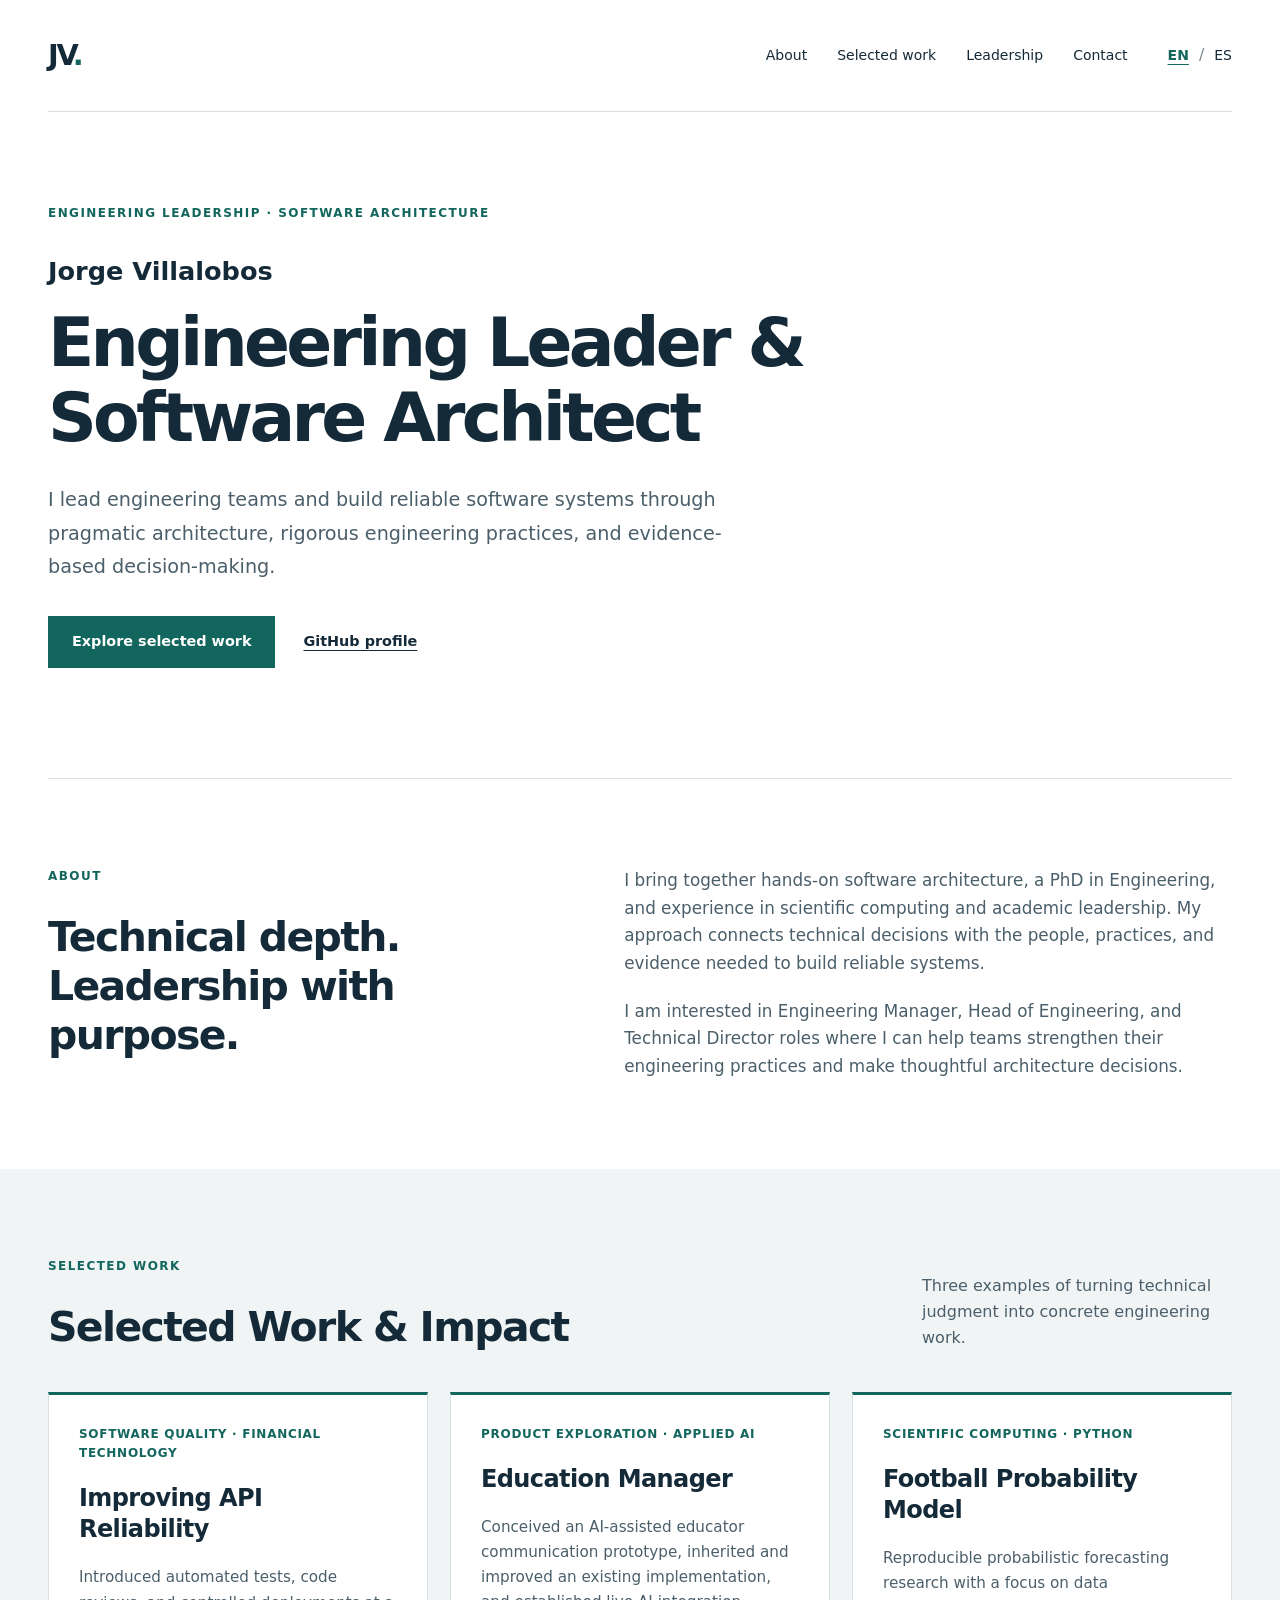
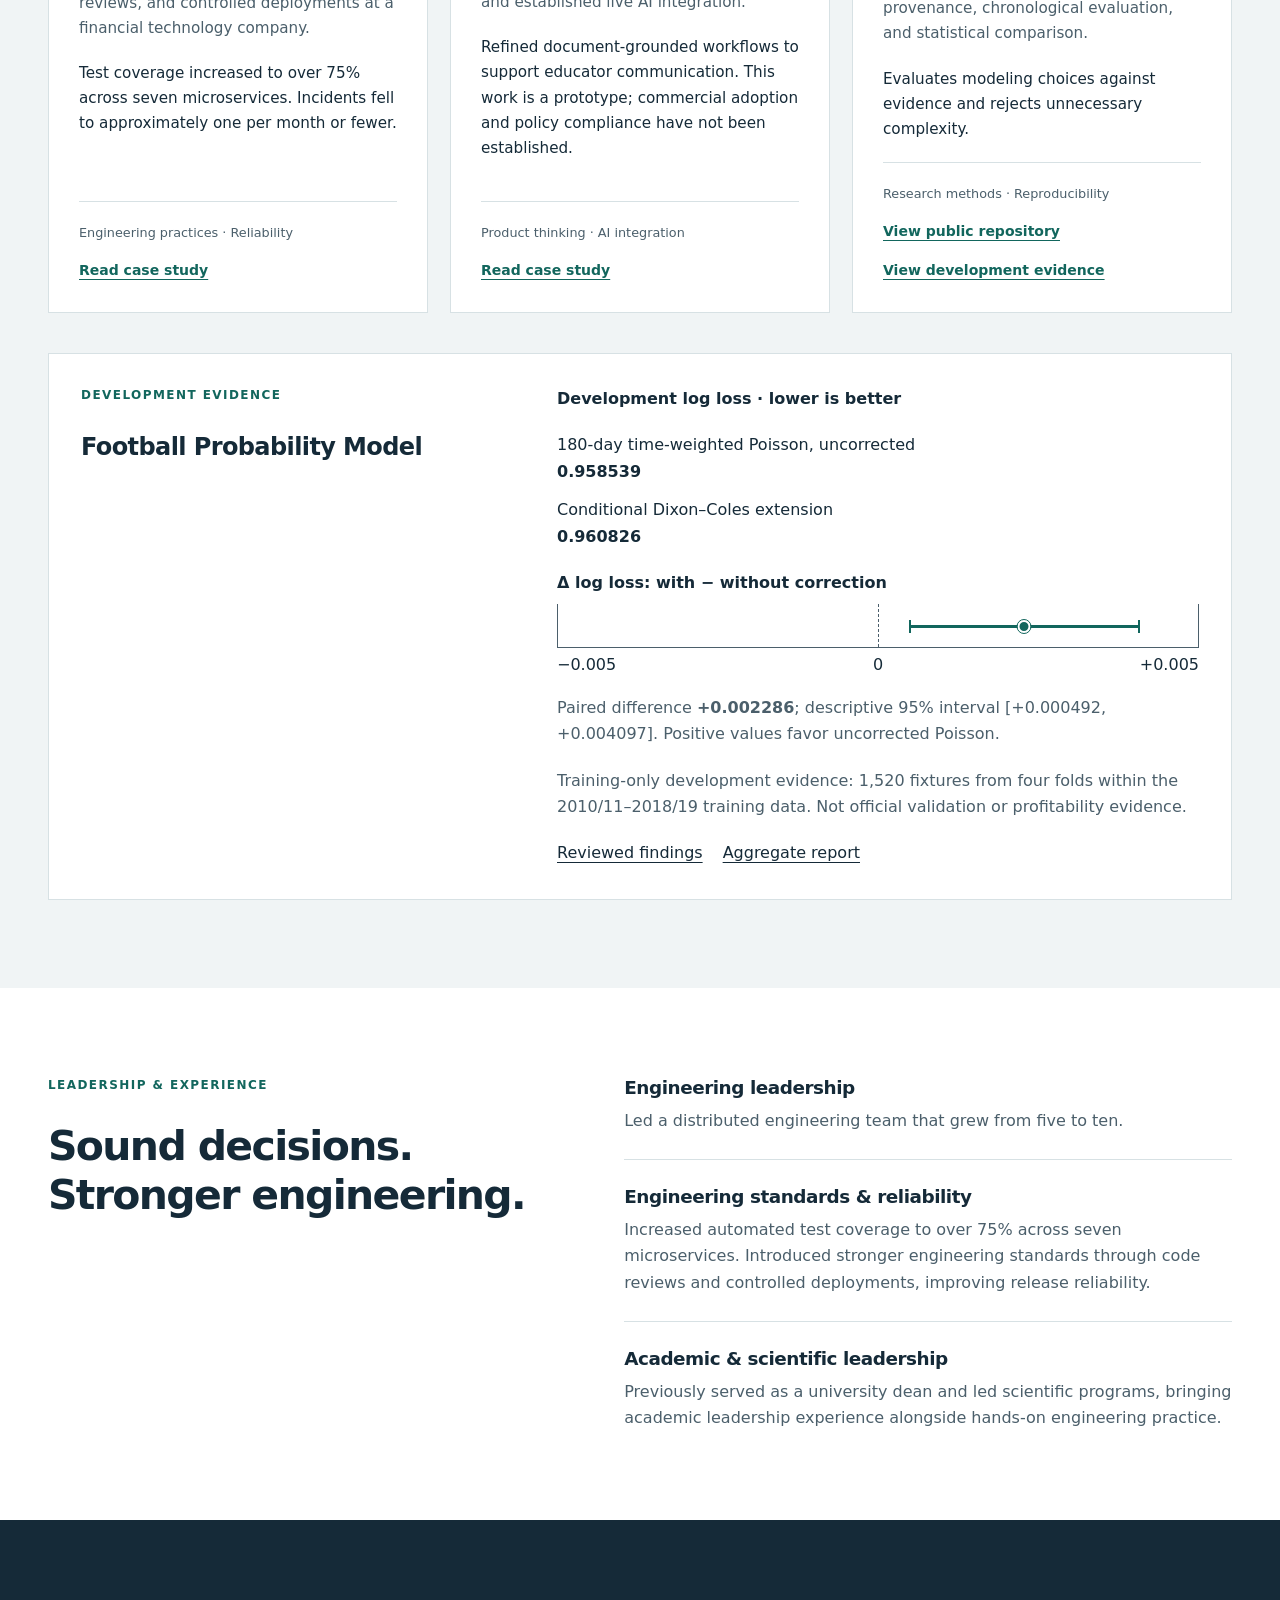
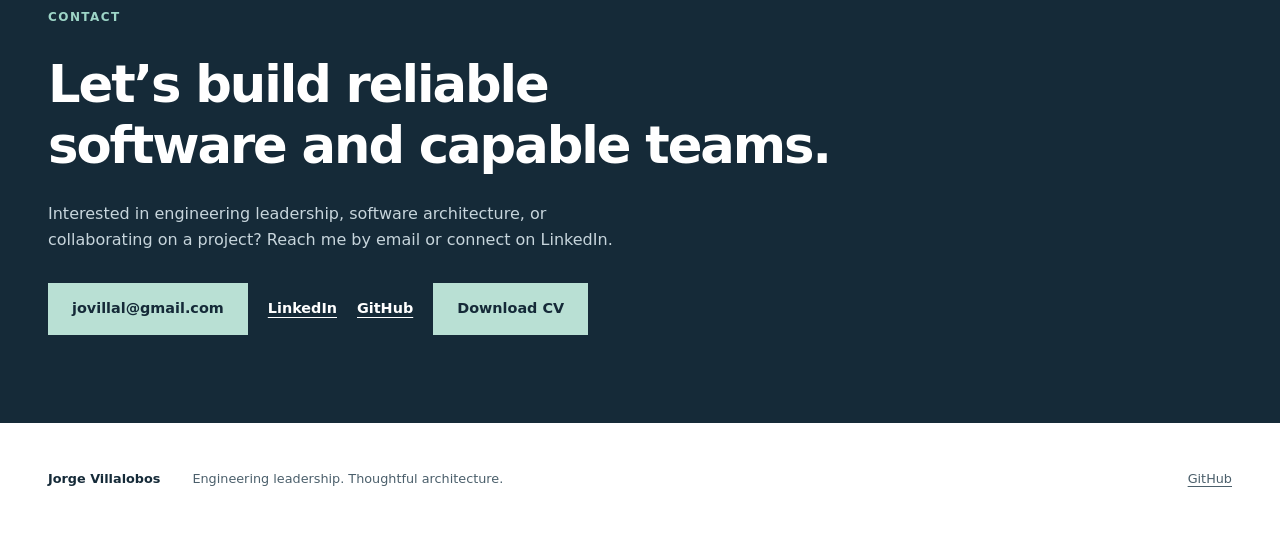
==== commit 34a1c68a: "Move football evidence below project cards" ====
--- a/index.html
+++ b/index.html
@@ -32,7 +32,10 @@
     </section>
     <section class="work-section" id="work" aria-labelledby="work-title"><div class="container section">
       <div class="section-heading"><div><p class="eyebrow">Selected work</p><h2 id="work-title">Selected Work &amp; Impact</h2></div><p>Three examples of turning technical judgment into concrete engineering work.</p></div>
-      <div class="project-grid"><article class="project"><p class="eyebrow">Software quality · Financial technology</p><h3>Improving API Reliability</h3><p>Introduced automated tests, code reviews, and controlled deployments at a financial technology company.</p><p class="outcome">Test coverage increased to over 75% across seven microservices. Incidents fell to approximately one per month or fewer.</p><div class="project-footer"><span>Engineering practices · Reliability</span><a class="project-link" href="case-studies/api-reliability/">Read case study</a></div></article><article class="project"><p class="eyebrow">Product exploration · Applied AI</p><h3>Education Manager</h3><p>Conceived an AI-assisted educator communication prototype, inherited and improved an existing implementation, and established live AI integration.</p><p class="outcome">Refined document-grounded workflows to support educator communication. This work is a prototype; commercial adoption and policy compliance have not been established.</p><div class="project-footer"><span>Product thinking · AI integration</span><a class="project-link" href="case-studies/education-manager/">Read case study</a></div></article><article class="project"><p class="eyebrow">Scientific computing · Python</p><h3>Football Probability Model</h3><p>Reproducible probabilistic forecasting research with a focus on data provenance, chronological evaluation, and statistical comparison.</p><p class="outcome">Evaluates modeling choices against evidence and rejects unnecessary complexity.</p><figure class="evidence-graphic" aria-labelledby="football-evidence-caption">
+      <div class="project-grid"><article class="project"><p class="eyebrow">Software quality · Financial technology</p><h3>Improving API Reliability</h3><p>Introduced automated tests, code reviews, and controlled deployments at a financial technology company.</p><p class="outcome">Test coverage increased to over 75% across seven microservices. Incidents fell to approximately one per month or fewer.</p><div class="project-footer"><span>Engineering practices · Reliability</span><a class="project-link" href="case-studies/api-reliability/">Read case study</a></div></article><article class="project"><p class="eyebrow">Product exploration · Applied AI</p><h3>Education Manager</h3><p>Conceived an AI-assisted educator communication prototype, inherited and improved an existing implementation, and established live AI integration.</p><p class="outcome">Refined document-grounded workflows to support educator communication. This work is a prototype; commercial adoption and policy compliance have not been established.</p><div class="project-footer"><span>Product thinking · AI integration</span><a class="project-link" href="case-studies/education-manager/">Read case study</a></div></article><article class="project"><p class="eyebrow">Scientific computing · Python</p><h3>Football Probability Model</h3><p>Reproducible probabilistic forecasting research with a focus on data provenance, chronological evaluation, and statistical comparison.</p><p class="outcome">Evaluates modeling choices against evidence and rejects unnecessary complexity.</p><div class="project-footer"><span>Research methods · Reproducibility</span><a class="project-link" href="https://github.com/jovillal/football-probability-model">View public repository</a><a class="project-link" href="#football-evidence">View development evidence</a></div></article></div>
+      <section class="football-evidence" id="football-evidence" aria-labelledby="football-evidence-title">
+        <div><p class="eyebrow">Development evidence</p><h3 id="football-evidence-title">Football Probability Model</h3></div>
+        <figure class="evidence-graphic" aria-labelledby="football-evidence-caption">
             <figcaption id="football-evidence-caption">Development log loss · lower is better</figcaption>
             <dl class="evidence-scores">
               <div><dt>180-day time-weighted Poisson, uncorrected</dt><dd>0.958539</dd></div>
@@ -48,7 +51,8 @@
             <p class="evidence-interpretation">Paired difference <strong>+0.002286</strong>; descriptive 95% interval [<span>+0.000492</span>, <span>+0.004097</span>]. Positive values favor uncorrected Poisson.</p>
             <p>Training-only development evidence: 1,520 fixtures from four folds within the 2010/11–2018/19 training data. Not official validation or profitability evidence.</p>
             <div class="evidence-sources"><a href="https://github.com/jovillal/football-probability-model/blob/ae063d11a599ac23070a15497c38edebd0859d29/docs/development-backtest-conditional-dixon-coles-v1.md">Reviewed findings</a><a href="https://github.com/jovillal/football-probability-model/blob/ae063d11a599ac23070a15497c38edebd0859d29/reports/development-backtest-conditional-dixon-coles-v1.json">Aggregate report</a></div>
-          </figure><div class="project-footer"><span>Research methods · Reproducibility</span><a class="project-link" href="https://github.com/jovillal/football-probability-model">View public repository</a></div></article></div>
+          </figure>
+      </section>
     </div></section>
     <section class="leadership section container" id="leadership" aria-labelledby="leadership-title">
       <div><p class="eyebrow">Leadership & experience</p><h2 id="leadership-title">Sound decisions.<br>Stronger engineering.</h2></div><div><div class="leadership-item"><h3>Engineering leadership</h3><p>Led a distributed engineering team that grew from five to ten.</p></div><div class="leadership-item"><h3>Engineering standards &amp; reliability</h3><p>Increased automated test coverage to over 75% across seven microservices. Introduced stronger engineering standards through code reviews and controlled deployments, improving release reliability.</p></div><div class="leadership-item"><h3>Academic &amp; scientific leadership</h3><p>Previously served as a university dean and led scientific programs, bringing academic leadership experience alongside hands-on engineering practice.</p></div></div>
--- a/assets/styles.css
+++ b/assets/styles.css
@@ -764,12 +764,25 @@
   border: 0;
 }
 
+.football-evidence {
+  display: grid;
+  grid-template-columns: minmax(0, 1fr) minmax(0, 1.5fr);
+  gap: 48px;
+  margin-top: 40px;
+  padding: 32px;
+  border: 1px solid var(--line);
+  background: var(--white);
+}
+
+.football-evidence h3 {
+  font-size: 1.5rem;
+  margin: 0;
+}
+
 .evidence-graphic {
   min-width: 0;
-  margin: 0 0 24px;
-  padding-top: 20px;
-  border-top: 1px solid var(--line);
-  font-size: .875rem;
+  margin: 0;
+  font-size: 1rem;
 }
 
 .evidence-scores {
@@ -847,9 +860,9 @@
   font-variant-numeric: tabular-nums;
 }
 
-.project .evidence-graphic p {
-  font-size: .875rem;
-  margin-bottom: 16px;
+.evidence-graphic p {
+  color: var(--muted);
+  margin: 0 0 20px;
 }
 
 .evidence-sources {
@@ -858,14 +871,10 @@
   gap: 8px 20px;
 }
 
-@media(min-width:681px) and (max-width:1000px) {
-  .project .evidence-graphic {
-    grid-column: 2;
-    grid-row: 4;
-  }
-
-  .project:has(.evidence-graphic) .project-footer {
-    grid-row: 5;
+@media(max-width:1000px) {
+  .football-evidence {
+    grid-template-columns: minmax(0, 1fr);
+    gap: 28px;
   }
 }
 
@@ -873,4 +882,8 @@
   .process-comparison {
     grid-template-columns: minmax(0, 1fr);
   }
-}
+
+  .football-evidence {
+    padding: 24px;
+  }
+}
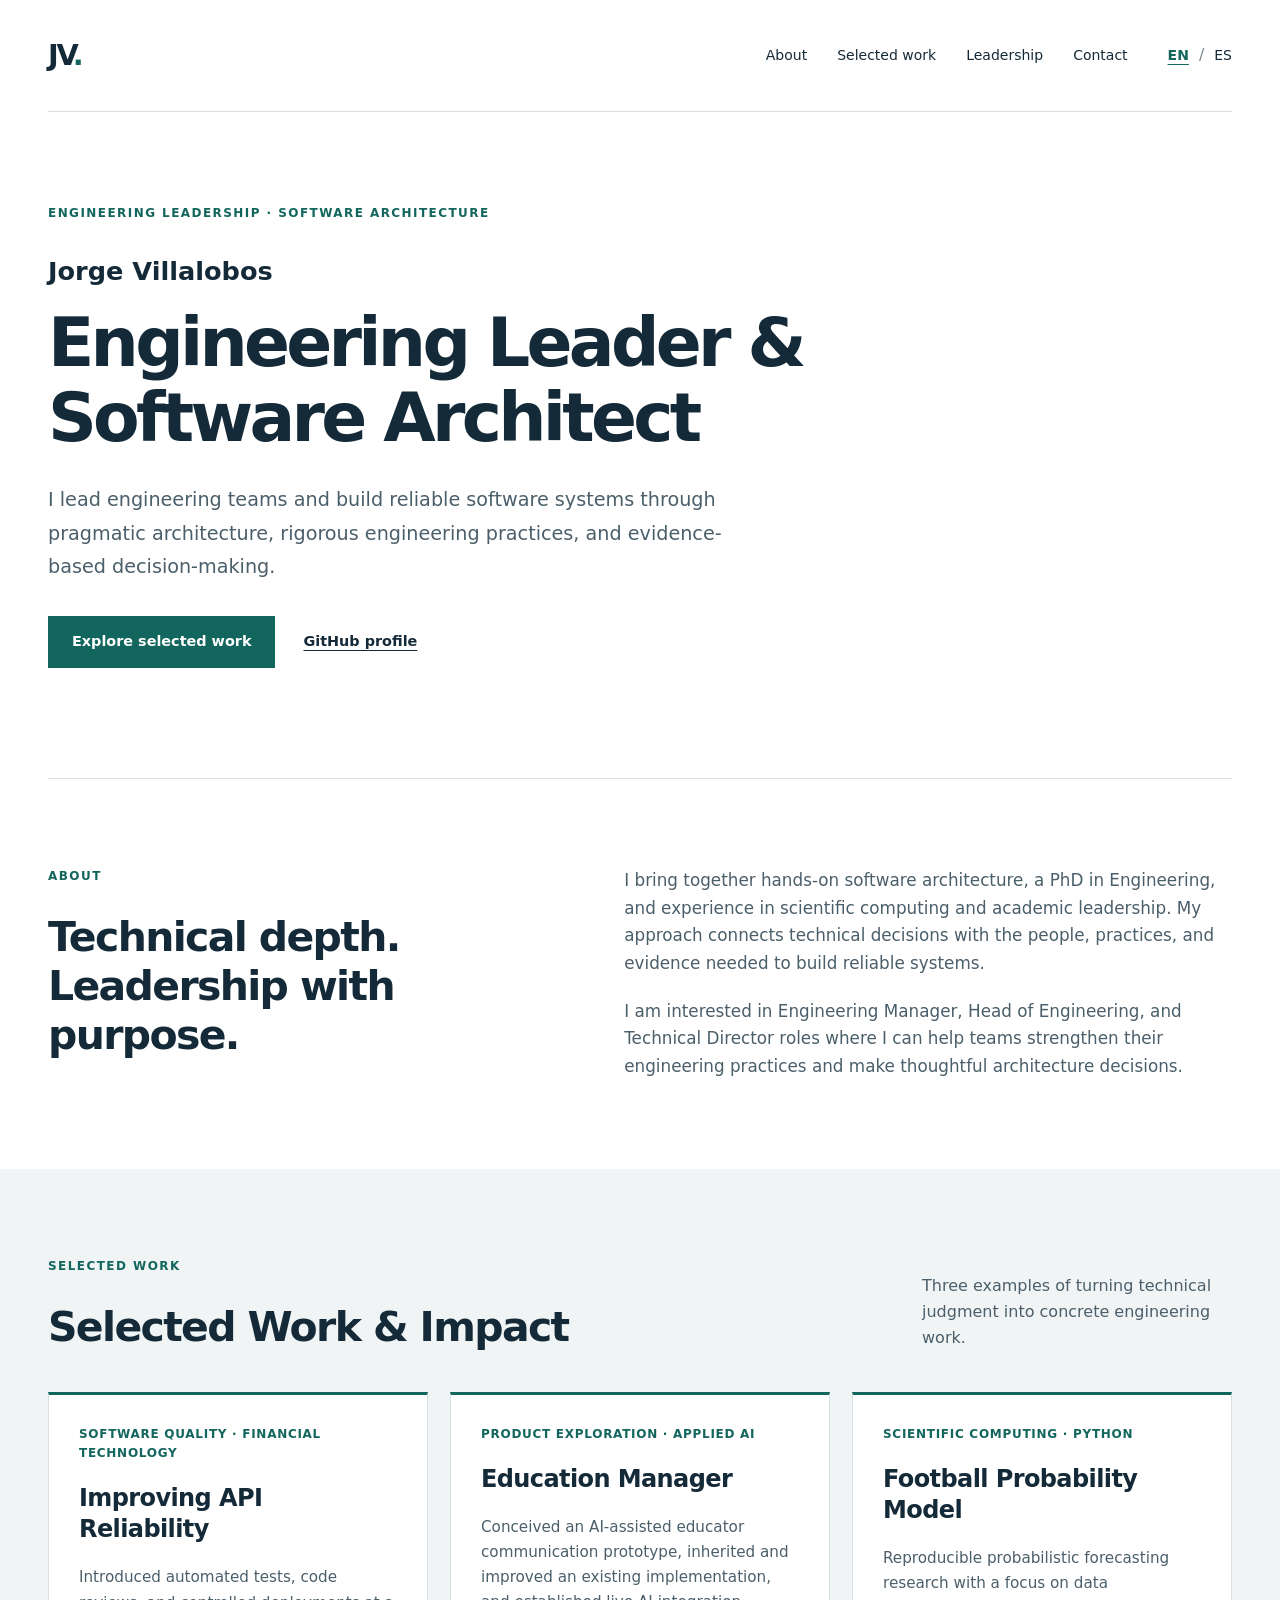
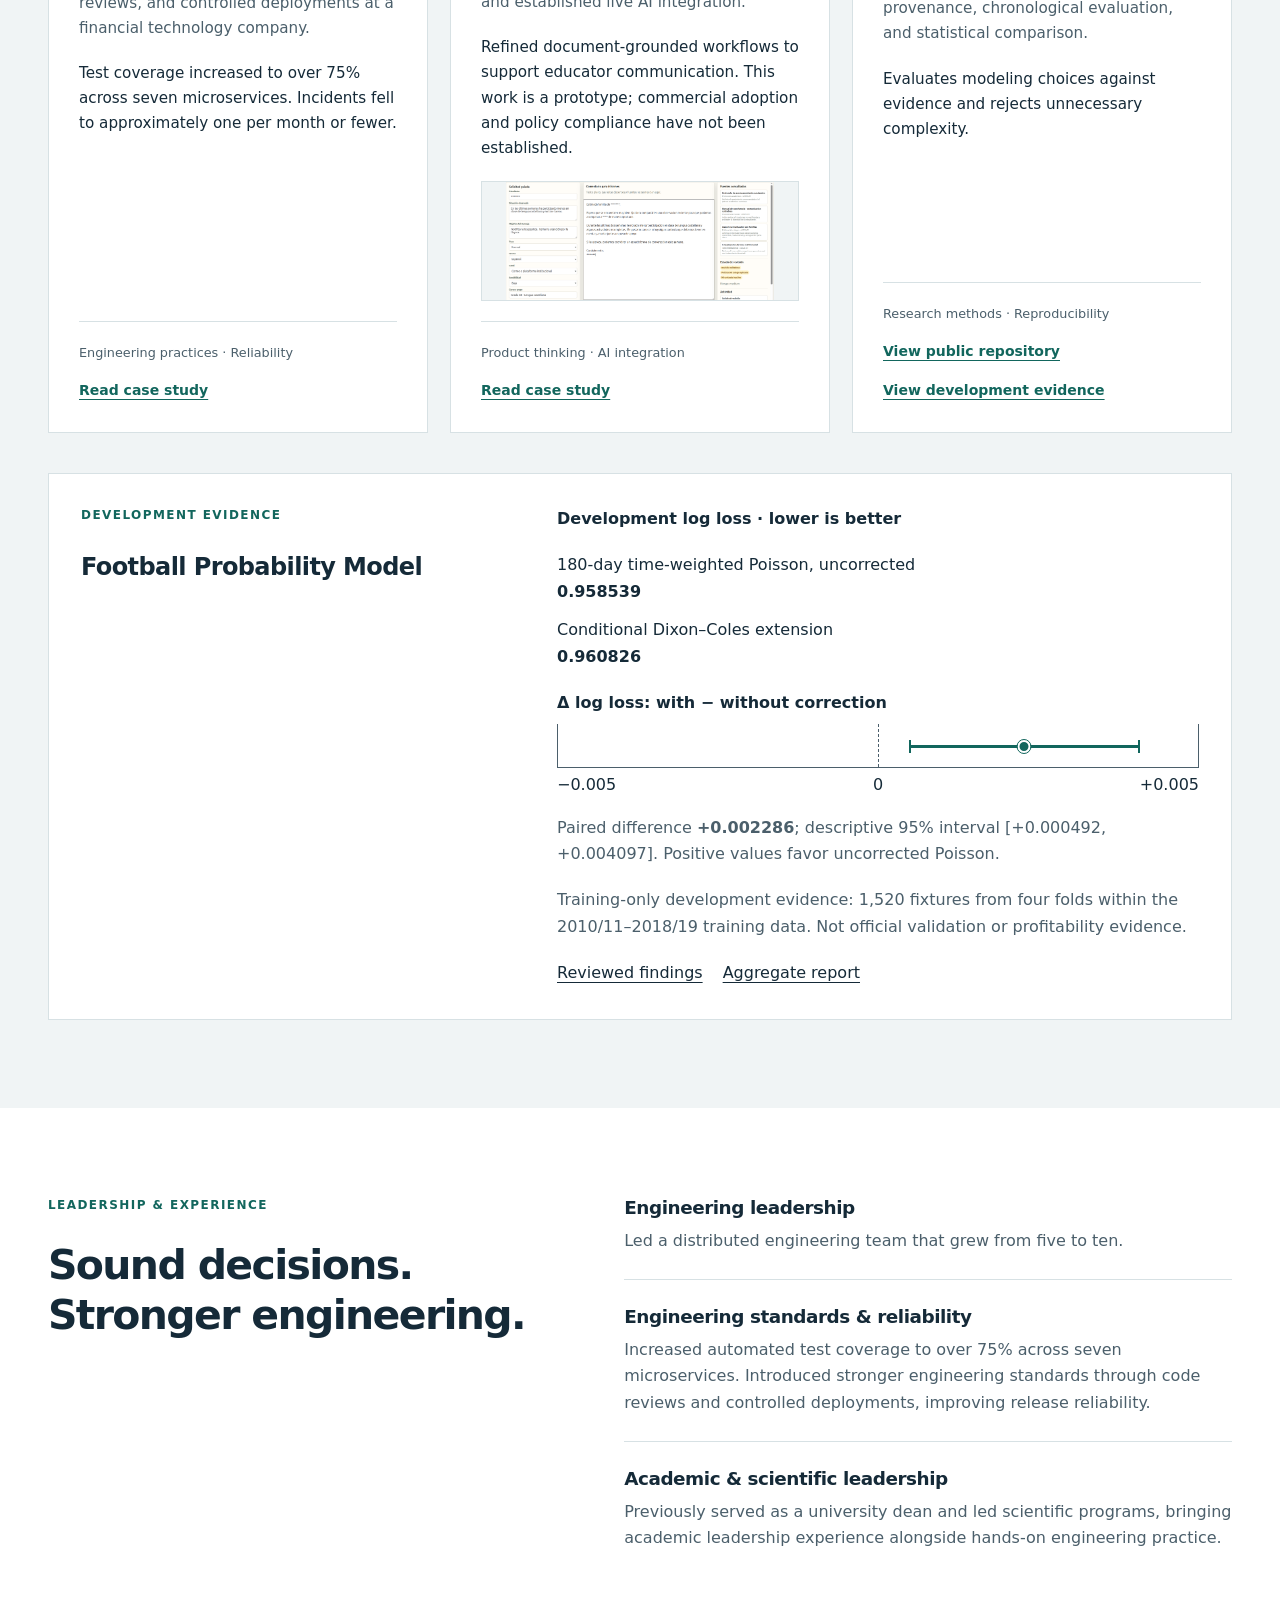
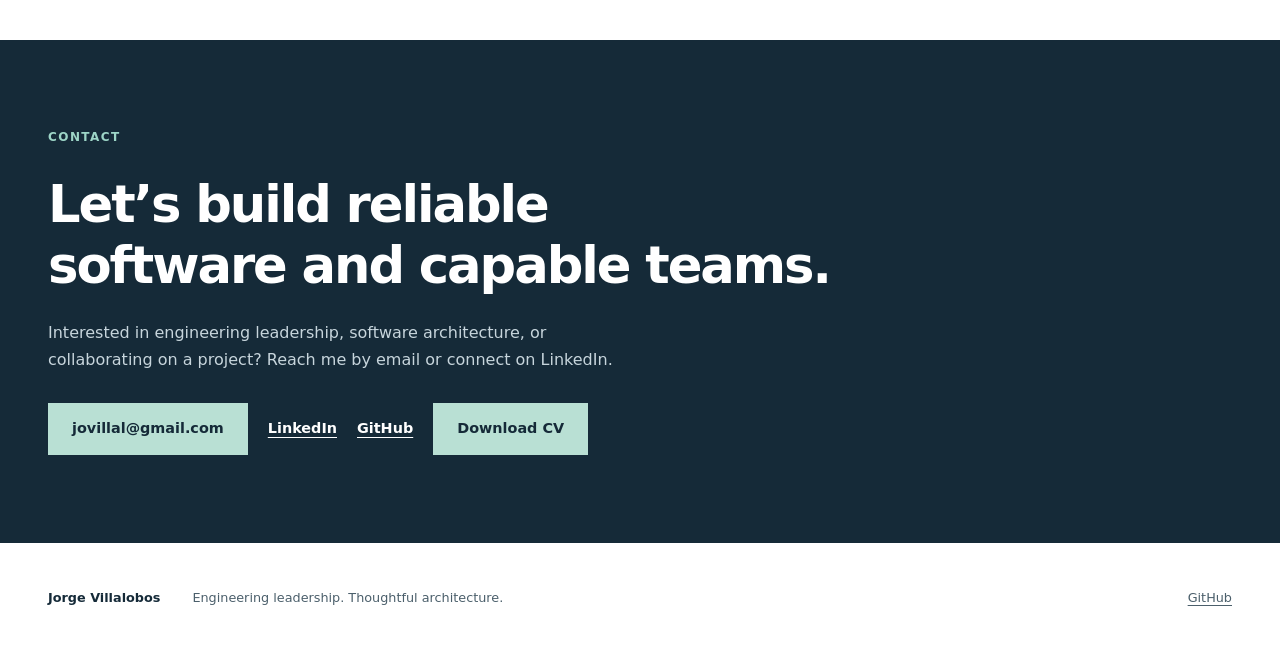
==== commit 20b69bcc: "Add approved Education Manager workflow screenshot" ====
--- a/index.html
+++ b/index.html
@@ -32,7 +32,7 @@
     </section>
     <section class="work-section" id="work" aria-labelledby="work-title"><div class="container section">
       <div class="section-heading"><div><p class="eyebrow">Selected work</p><h2 id="work-title">Selected Work &amp; Impact</h2></div><p>Three examples of turning technical judgment into concrete engineering work.</p></div>
-      <div class="project-grid"><article class="project"><p class="eyebrow">Software quality · Financial technology</p><h3>Improving API Reliability</h3><p>Introduced automated tests, code reviews, and controlled deployments at a financial technology company.</p><p class="outcome">Test coverage increased to over 75% across seven microservices. Incidents fell to approximately one per month or fewer.</p><div class="project-footer"><span>Engineering practices · Reliability</span><a class="project-link" href="case-studies/api-reliability/">Read case study</a></div></article><article class="project"><p class="eyebrow">Product exploration · Applied AI</p><h3>Education Manager</h3><p>Conceived an AI-assisted educator communication prototype, inherited and improved an existing implementation, and established live AI integration.</p><p class="outcome">Refined document-grounded workflows to support educator communication. This work is a prototype; commercial adoption and policy compliance have not been established.</p><div class="project-footer"><span>Product thinking · AI integration</span><a class="project-link" href="case-studies/education-manager/">Read case study</a></div></article><article class="project"><p class="eyebrow">Scientific computing · Python</p><h3>Football Probability Model</h3><p>Reproducible probabilistic forecasting research with a focus on data provenance, chronological evaluation, and statistical comparison.</p><p class="outcome">Evaluates modeling choices against evidence and rejects unnecessary complexity.</p><div class="project-footer"><span>Research methods · Reproducibility</span><a class="project-link" href="https://github.com/jovillal/football-probability-model">View public repository</a><a class="project-link" href="#football-evidence">View development evidence</a></div></article></div>
+      <div class="project-grid"><article class="project"><p class="eyebrow">Software quality · Financial technology</p><h3>Improving API Reliability</h3><p>Introduced automated tests, code reviews, and controlled deployments at a financial technology company.</p><p class="outcome">Test coverage increased to over 75% across seven microservices. Incidents fell to approximately one per month or fewer.</p><div class="project-footer"><span>Engineering practices · Reliability</span><a class="project-link" href="case-studies/api-reliability/">Read case study</a></div></article><article class="project"><p class="eyebrow">Product exploration · Applied AI</p><h3>Education Manager</h3><p>Conceived an AI-assisted educator communication prototype, inherited and improved an existing implementation, and established live AI integration.</p><p class="outcome">Refined document-grounded workflows to support educator communication. This work is a prototype; commercial adoption and policy compliance have not been established.</p><a class="project-preview" href="assets/images/education-manager-workflow.png" aria-label="Open full-resolution Education Manager screenshot (Spanish interface)"><img src="assets/images/education-manager-workflow.png" width="1587" height="698" loading="lazy" alt="Spanish-language Education Manager interface showing a guided educator request, a draft message to a student’s family, and consulted institutional sources."></a><div class="project-footer"><span>Product thinking · AI integration</span><a class="project-link" href="case-studies/education-manager/">Read case study</a></div></article><article class="project"><p class="eyebrow">Scientific computing · Python</p><h3>Football Probability Model</h3><p>Reproducible probabilistic forecasting research with a focus on data provenance, chronological evaluation, and statistical comparison.</p><p class="outcome">Evaluates modeling choices against evidence and rejects unnecessary complexity.</p><div class="project-footer"><span>Research methods · Reproducibility</span><a class="project-link" href="https://github.com/jovillal/football-probability-model">View public repository</a><a class="project-link" href="#football-evidence">View development evidence</a></div></article></div>
       <section class="football-evidence" id="football-evidence" aria-labelledby="football-evidence-title">
         <div><p class="eyebrow">Development evidence</p><h3 id="football-evidence-title">Football Probability Model</h3></div>
         <figure class="evidence-graphic" aria-labelledby="football-evidence-caption">
--- a/assets/styles.css
+++ b/assets/styles.css
@@ -887,3 +887,55 @@
     padding: 24px;
   }
 }
+
+.screenshot-intro {
+  padding-bottom: 40px;
+}
+
+.workflow-screenshot {
+  margin-block: 0 64px;
+}
+
+.workflow-screenshot > a, .project-preview {
+  display: block;
+}
+
+.workflow-screenshot img, .project-preview img {
+  display: block;
+  width: 100%;
+  height: auto;
+  border: 1px solid var(--line);
+}
+
+.workflow-screenshot figcaption {
+  margin-top: 20px;
+  color: var(--muted);
+  max-width: 900px;
+}
+
+.workflow-screenshot figcaption span {
+  display: block;
+  margin-top: 8px;
+  font-size: .875rem;
+}
+
+.project-preview {
+  margin-bottom: 20px;
+}
+
+.project-preview img {
+  max-height: 120px;
+  object-fit: contain;
+  background: var(--surface);
+}
+
+@media(min-width:681px) and (max-width:1000px) {
+  .project-preview {
+    grid-column: 2;
+    grid-row: 4;
+  }
+
+  .project:has(.project-preview) .project-footer {
+    grid-row: 5;
+  }
+}
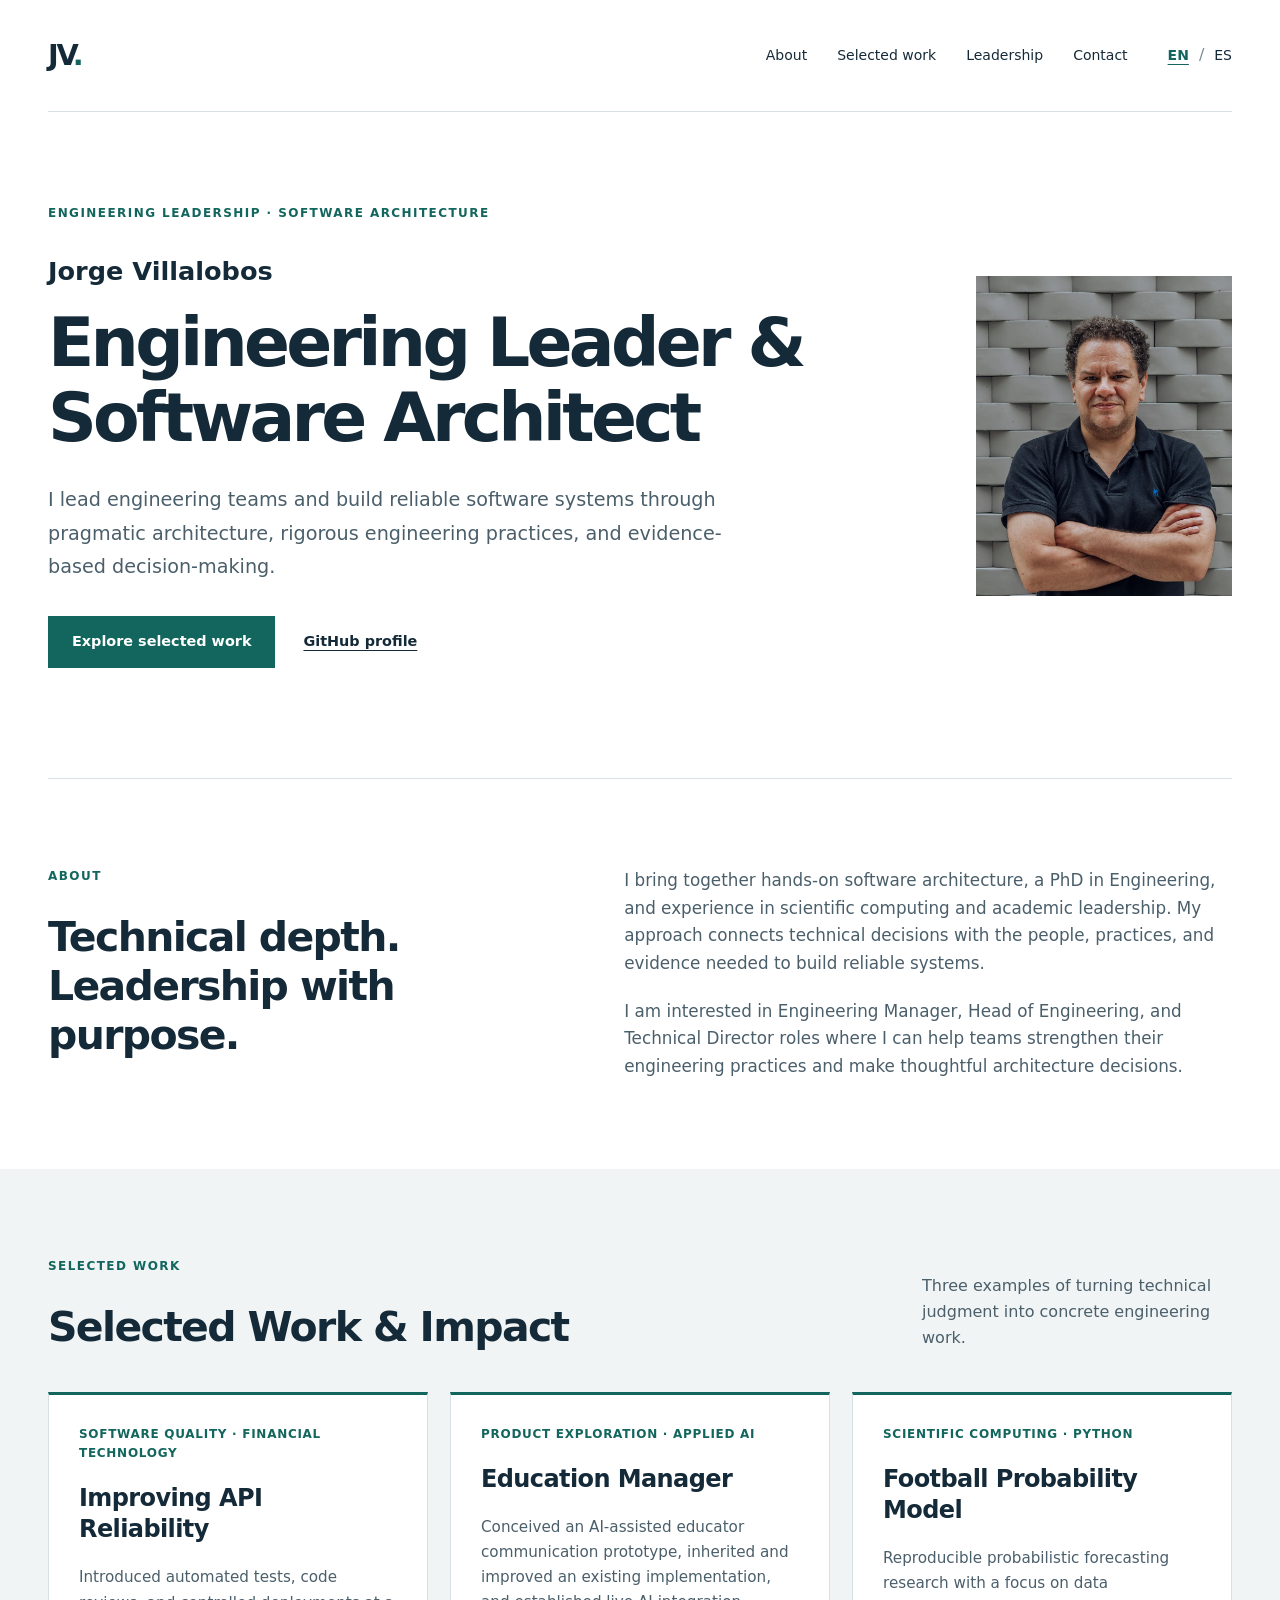
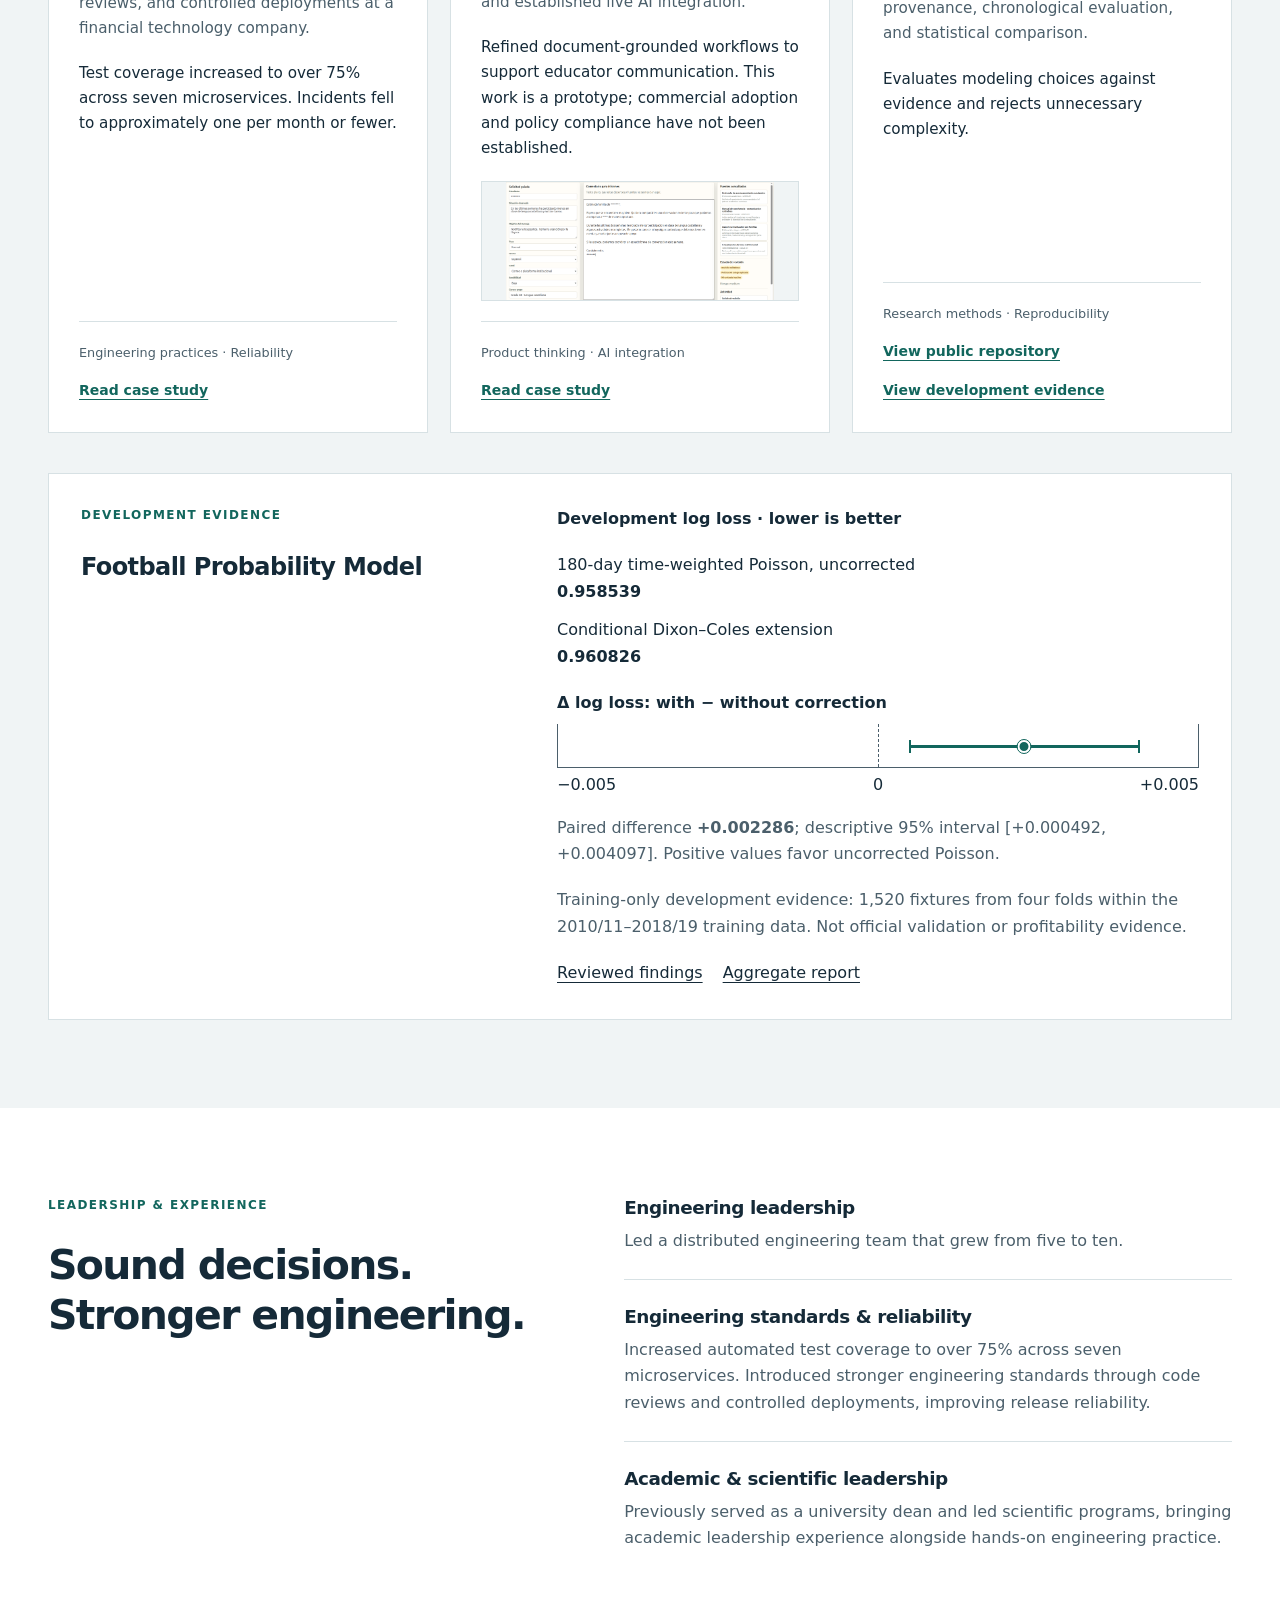
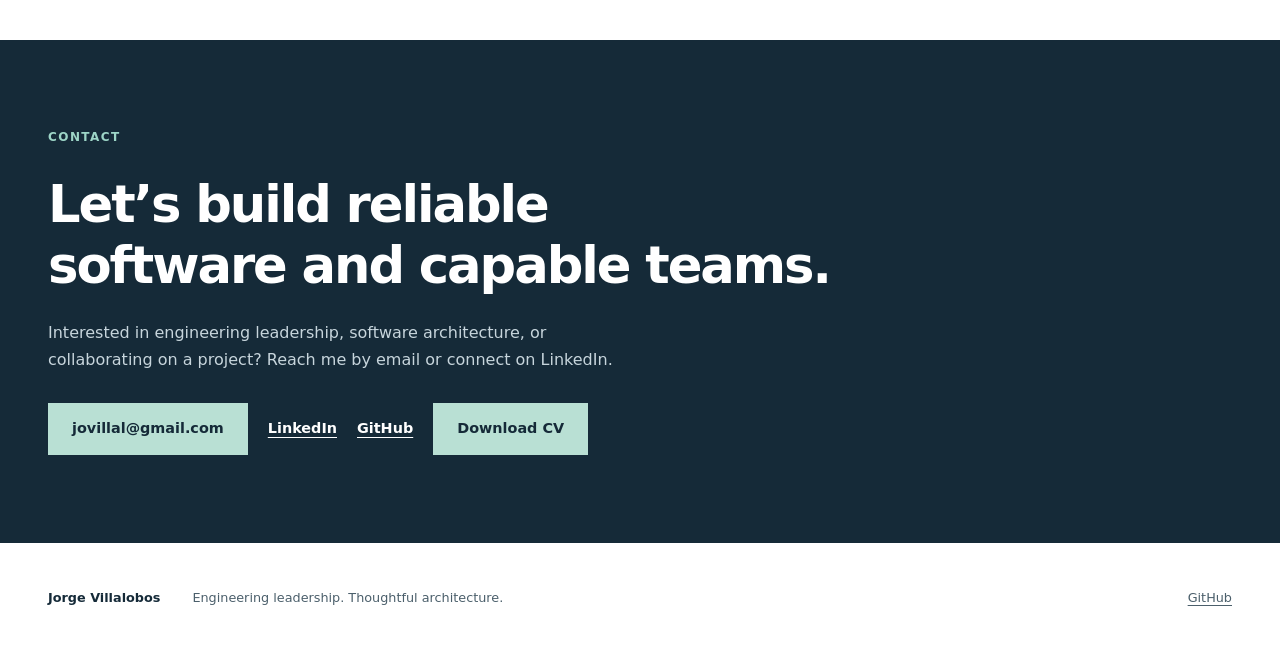
==== commit 67c8c796: "Add portrait to bilingual homepage introductions" ====
--- a/index.html
+++ b/index.html
@@ -19,12 +19,15 @@
     <nav class="language-nav" aria-label="Language"><a href="./" lang="en" hreflang="en" aria-label="English" aria-current="page">EN</a><span aria-hidden="true">/</span><a href="es/" lang="es" hreflang="es" aria-label="Español" >ES</a></nav>
   </header>
   <main id="main" tabindex="-1">
-    <section class="hero container" aria-labelledby="hero-title">
-      <p class="eyebrow">Engineering leadership · Software architecture</p>
-      <p class="hero-name">Jorge Villalobos</p>
-      <h1 id="hero-title">Engineering <span class="keep-together">Leader &amp;</span><br>Software Architect</h1>
-      <p class="hero-intro">I lead engineering teams and build reliable software systems through pragmatic architecture, rigorous engineering practices, and evidence-based decision-making.</p>
-      <div class="hero-actions"><a class="button" href="#work">Explore selected work</a><a class="text-link" href="https://github.com/jovillal">GitHub profile</a></div>
+    <section class="hero hero--portrait container" aria-labelledby="hero-title">
+      <div class="hero-copy">
+        <p class="eyebrow">Engineering leadership · Software architecture</p>
+        <p class="hero-name">Jorge Villalobos</p>
+        <h1 id="hero-title">Engineering <span class="keep-together">Leader &amp;</span><br>Software Architect</h1>
+        <p class="hero-intro">I lead engineering teams and build reliable software systems through pragmatic architecture, rigorous engineering practices, and evidence-based decision-making.</p>
+        <div class="hero-actions"><a class="button" href="#work">Explore selected work</a><a class="text-link" href="https://github.com/jovillal">GitHub profile</a></div>
+      </div>
+      <img class="hero-portrait" src="assets/images/jorge-villalobos-portrait.webp" width="960" height="1200" alt="Portrait of Jorge Villalobos">
     </section>
     <section class="about section container" id="about" aria-labelledby="about-title">
       <div><p class="eyebrow">About</p><h2 id="about-title">Technical depth.<br>Leadership with purpose.</h2></div>
--- a/assets/styles.css
+++ b/assets/styles.css
@@ -118,6 +118,20 @@
   position: relative;
 }
 
+.hero--portrait {
+  display: grid;
+  grid-template-columns: minmax(0, 1fr) clamp(12rem, 20vw, 18rem);
+  align-items: center;
+  gap: clamp(2rem, 4vw, 4rem);
+}
+
+.hero-portrait {
+  display: block;
+  width: 100%;
+  height: auto;
+  aspect-ratio: 4 / 5;
+}
+
 .eyebrow {
   font-size: .75rem;
   font-weight: 700;
@@ -465,6 +479,15 @@
     padding-block: 58px 64px;
   }
 
+  .hero--portrait {
+    grid-template-columns: minmax(0, 1fr);
+    gap: 28px;
+  }
+
+  .hero-portrait {
+    max-width: 10rem;
+  }
+
   .hero .eyebrow {
     max-width: 290px;
   }
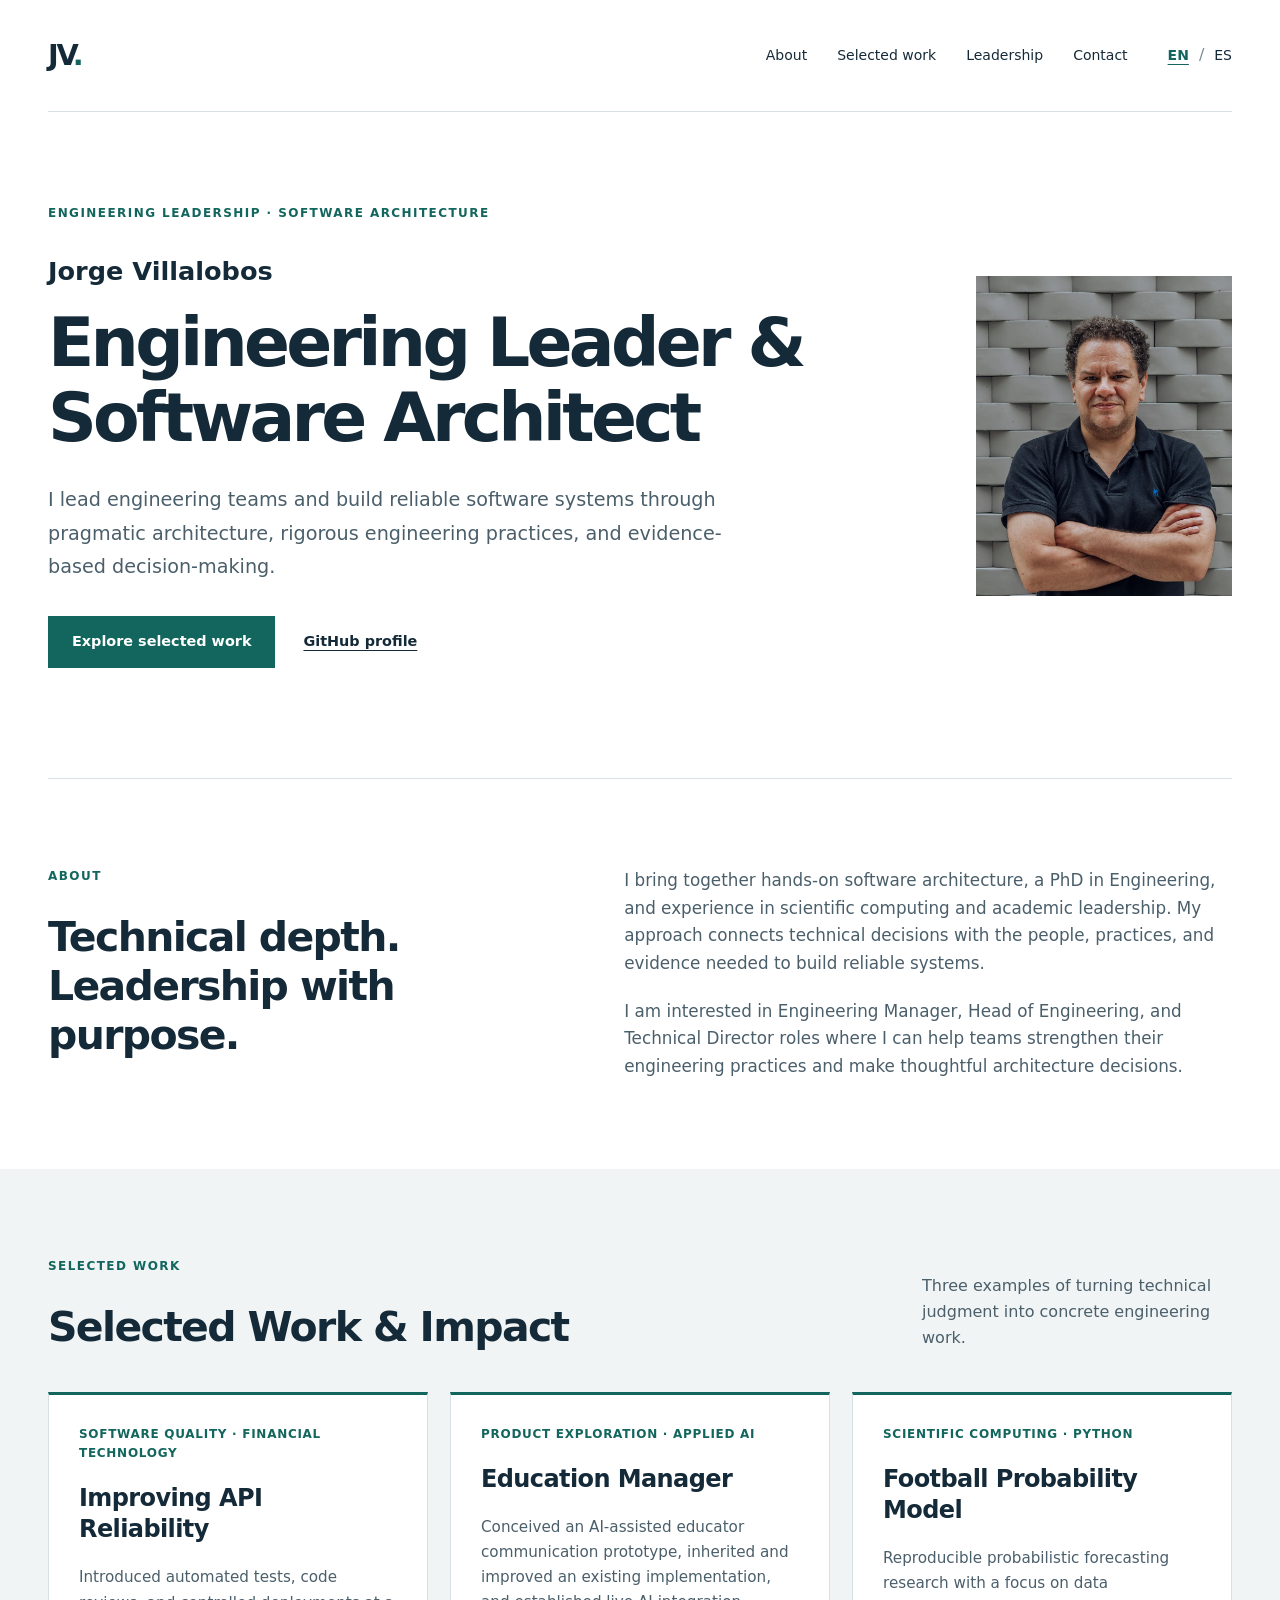
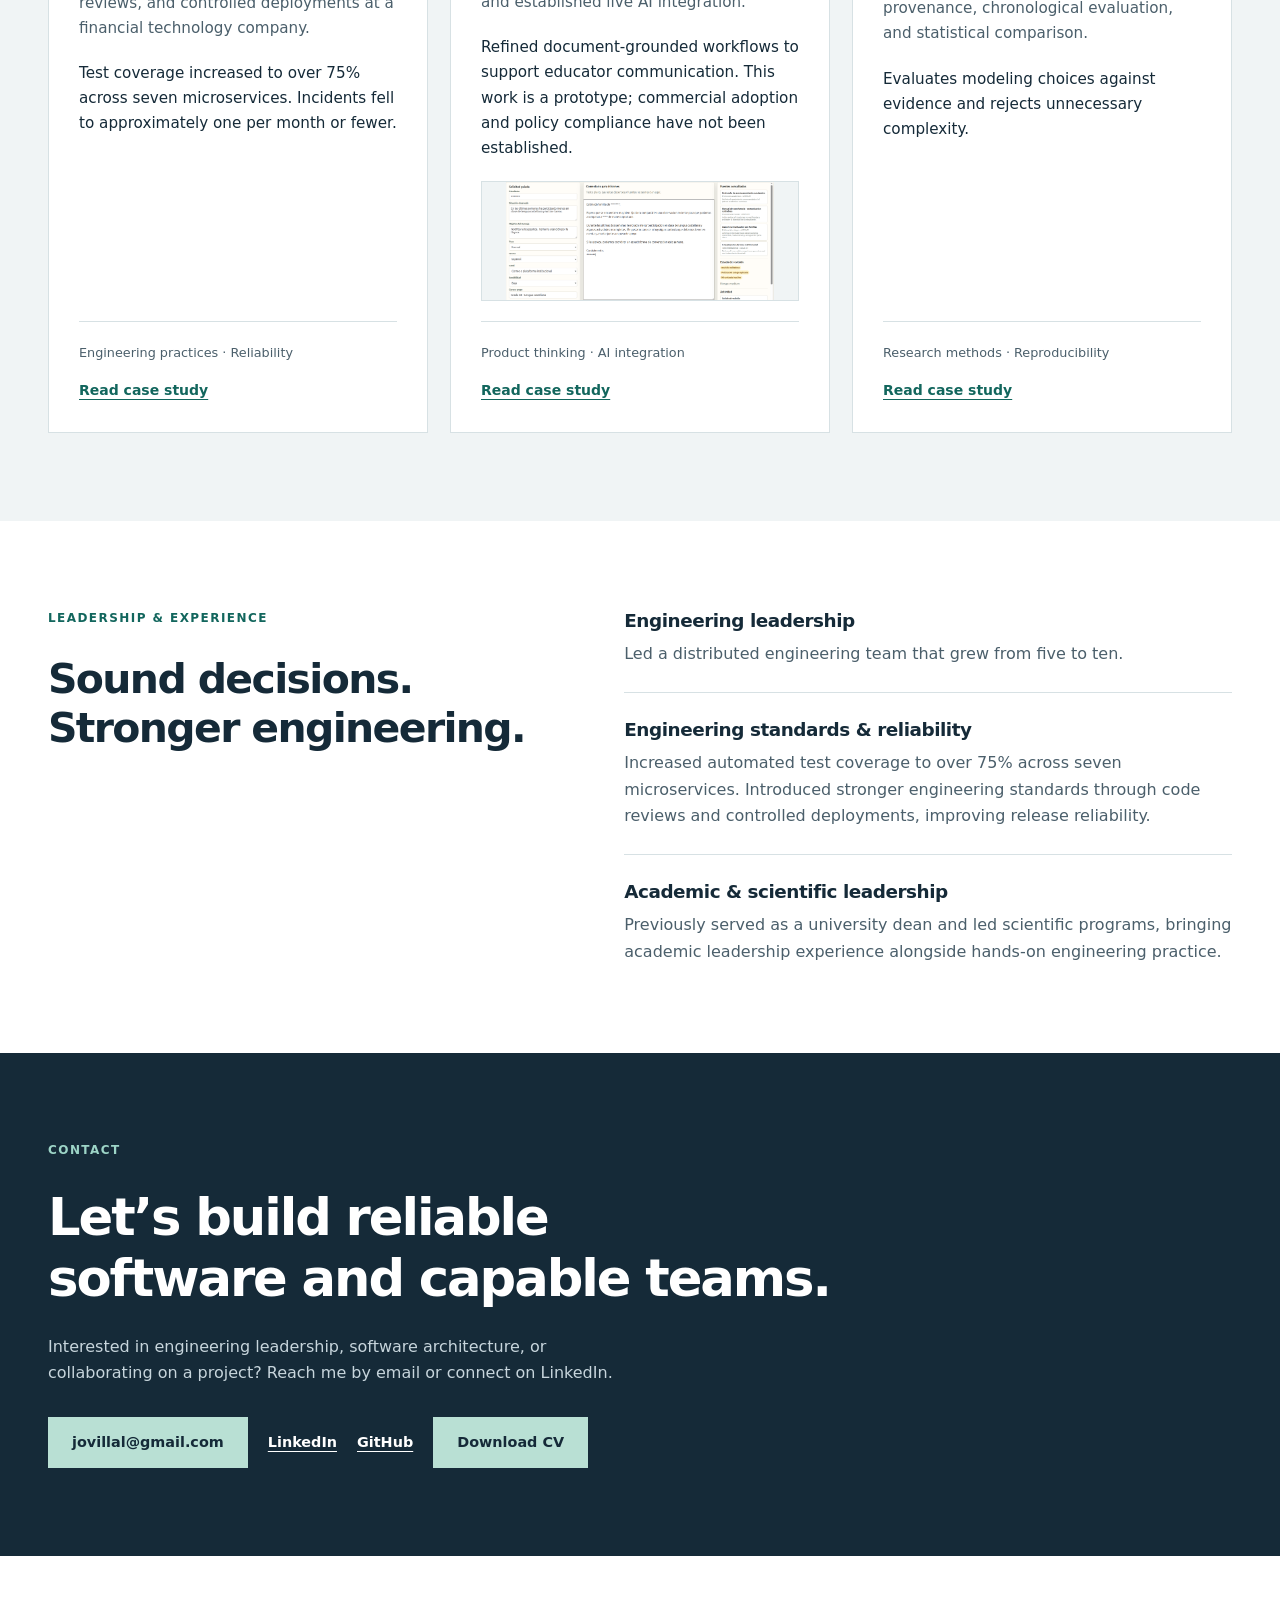
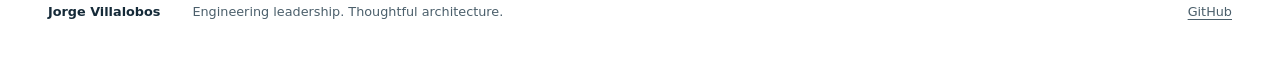
==== commit c59b4f1a: "Add bilingual Football Probability Model case study" ====
--- a/index.html
+++ b/index.html
@@ -35,27 +35,7 @@
     </section>
     <section class="work-section" id="work" aria-labelledby="work-title"><div class="container section">
       <div class="section-heading"><div><p class="eyebrow">Selected work</p><h2 id="work-title">Selected Work &amp; Impact</h2></div><p>Three examples of turning technical judgment into concrete engineering work.</p></div>
-      <div class="project-grid"><article class="project"><p class="eyebrow">Software quality · Financial technology</p><h3>Improving API Reliability</h3><p>Introduced automated tests, code reviews, and controlled deployments at a financial technology company.</p><p class="outcome">Test coverage increased to over 75% across seven microservices. Incidents fell to approximately one per month or fewer.</p><div class="project-footer"><span>Engineering practices · Reliability</span><a class="project-link" href="case-studies/api-reliability/">Read case study</a></div></article><article class="project"><p class="eyebrow">Product exploration · Applied AI</p><h3>Education Manager</h3><p>Conceived an AI-assisted educator communication prototype, inherited and improved an existing implementation, and established live AI integration.</p><p class="outcome">Refined document-grounded workflows to support educator communication. This work is a prototype; commercial adoption and policy compliance have not been established.</p><a class="project-preview" href="assets/images/education-manager-workflow.png" aria-label="Open full-resolution Education Manager screenshot (Spanish interface)"><img src="assets/images/education-manager-workflow.png" width="1587" height="698" loading="lazy" alt="Spanish-language Education Manager interface showing a guided educator request, a draft message to a student’s family, and consulted institutional sources."></a><div class="project-footer"><span>Product thinking · AI integration</span><a class="project-link" href="case-studies/education-manager/">Read case study</a></div></article><article class="project"><p class="eyebrow">Scientific computing · Python</p><h3>Football Probability Model</h3><p>Reproducible probabilistic forecasting research with a focus on data provenance, chronological evaluation, and statistical comparison.</p><p class="outcome">Evaluates modeling choices against evidence and rejects unnecessary complexity.</p><div class="project-footer"><span>Research methods · Reproducibility</span><a class="project-link" href="https://github.com/jovillal/football-probability-model">View public repository</a><a class="project-link" href="#football-evidence">View development evidence</a></div></article></div>
-      <section class="football-evidence" id="football-evidence" aria-labelledby="football-evidence-title">
-        <div><p class="eyebrow">Development evidence</p><h3 id="football-evidence-title">Football Probability Model</h3></div>
-        <figure class="evidence-graphic" aria-labelledby="football-evidence-caption">
-            <figcaption id="football-evidence-caption">Development log loss · lower is better</figcaption>
-            <dl class="evidence-scores">
-              <div><dt>180-day time-weighted Poisson, uncorrected</dt><dd>0.958539</dd></div>
-              <div><dt>Conditional Dixon–Coles extension</dt><dd>0.960826</dd></div>
-            </dl>
-            <div class="evidence-axis-label">Δ log loss: with − without correction</div>
-            <div class="evidence-plot" aria-hidden="true">
-              <span class="evidence-zero"></span>
-              <span class="evidence-interval" style="left: 54.92002805%; width: 36.05000245%"></span>
-              <span class="evidence-point" style="left: 72.86400407%"></span>
-            </div>
-            <div class="evidence-ticks" aria-hidden="true"><span>−0.005</span><span>0</span><span>+0.005</span></div>
-            <p class="evidence-interpretation">Paired difference <strong>+0.002286</strong>; descriptive 95% interval [<span>+0.000492</span>, <span>+0.004097</span>]. Positive values favor uncorrected Poisson.</p>
-            <p>Training-only development evidence: 1,520 fixtures from four folds within the 2010/11–2018/19 training data. Not official validation or profitability evidence.</p>
-            <div class="evidence-sources"><a href="https://github.com/jovillal/football-probability-model/blob/ae063d11a599ac23070a15497c38edebd0859d29/docs/development-backtest-conditional-dixon-coles-v1.md">Reviewed findings</a><a href="https://github.com/jovillal/football-probability-model/blob/ae063d11a599ac23070a15497c38edebd0859d29/reports/development-backtest-conditional-dixon-coles-v1.json">Aggregate report</a></div>
-          </figure>
-      </section>
+      <div class="project-grid"><article class="project"><p class="eyebrow">Software quality · Financial technology</p><h3>Improving API Reliability</h3><p>Introduced automated tests, code reviews, and controlled deployments at a financial technology company.</p><p class="outcome">Test coverage increased to over 75% across seven microservices. Incidents fell to approximately one per month or fewer.</p><div class="project-footer"><span>Engineering practices · Reliability</span><a class="project-link" href="case-studies/api-reliability/">Read case study</a></div></article><article class="project"><p class="eyebrow">Product exploration · Applied AI</p><h3>Education Manager</h3><p>Conceived an AI-assisted educator communication prototype, inherited and improved an existing implementation, and established live AI integration.</p><p class="outcome">Refined document-grounded workflows to support educator communication. This work is a prototype; commercial adoption and policy compliance have not been established.</p><a class="project-preview" href="assets/images/education-manager-workflow.png" aria-label="Open full-resolution Education Manager screenshot (Spanish interface)"><img src="assets/images/education-manager-workflow.png" width="1587" height="698" loading="lazy" alt="Spanish-language Education Manager interface showing a guided educator request, a draft message to a student’s family, and consulted institutional sources."></a><div class="project-footer"><span>Product thinking · AI integration</span><a class="project-link" href="case-studies/education-manager/">Read case study</a></div></article><article class="project"><p class="eyebrow">Scientific computing · Python</p><h3>Football Probability Model</h3><p>Reproducible probabilistic forecasting research with a focus on data provenance, chronological evaluation, and statistical comparison.</p><p class="outcome">Evaluates modeling choices against evidence and rejects unnecessary complexity.</p><div class="project-footer"><span>Research methods · Reproducibility</span><a class="project-link" href="case-studies/football-probability-model/">Read case study</a></div></article></div>
     </div></section>
     <section class="leadership section container" id="leadership" aria-labelledby="leadership-title">
       <div><p class="eyebrow">Leadership & experience</p><h2 id="leadership-title">Sound decisions.<br>Stronger engineering.</h2></div><div><div class="leadership-item"><h3>Engineering leadership</h3><p>Led a distributed engineering team that grew from five to ten.</p></div><div class="leadership-item"><h3>Engineering standards &amp; reliability</h3><p>Increased automated test coverage to over 75% across seven microservices. Introduced stronger engineering standards through code reviews and controlled deployments, improving release reliability.</p></div><div class="leadership-item"><h3>Academic &amp; scientific leadership</h3><p>Previously served as a university dean and led scientific programs, bringing academic leadership experience alongside hands-on engineering practice.</p></div></div>
--- a/assets/styles.css
+++ b/assets/styles.css
@@ -787,25 +787,14 @@
   border: 0;
 }
 
-.football-evidence {
-  display: grid;
-  grid-template-columns: minmax(0, 1fr) minmax(0, 1.5fr);
-  gap: 48px;
-  margin-top: 40px;
-  padding: 32px;
-  border: 1px solid var(--line);
-  background: var(--white);
-}
-
-.football-evidence h3 {
-  font-size: 1.5rem;
-  margin: 0;
-}
-
 .evidence-graphic {
   min-width: 0;
   margin: 0;
   font-size: 1rem;
+}
+
+.case-study .evidence-graphic {
+  margin-block: 32px;
 }
 
 .evidence-scores {
@@ -894,20 +883,9 @@
   gap: 8px 20px;
 }
 
-@media(max-width:1000px) {
-  .football-evidence {
-    grid-template-columns: minmax(0, 1fr);
-    gap: 28px;
-  }
-}
-
 @media(max-width:680px) {
   .process-comparison {
     grid-template-columns: minmax(0, 1fr);
-  }
-
-  .football-evidence {
-    padding: 24px;
   }
 }
 
